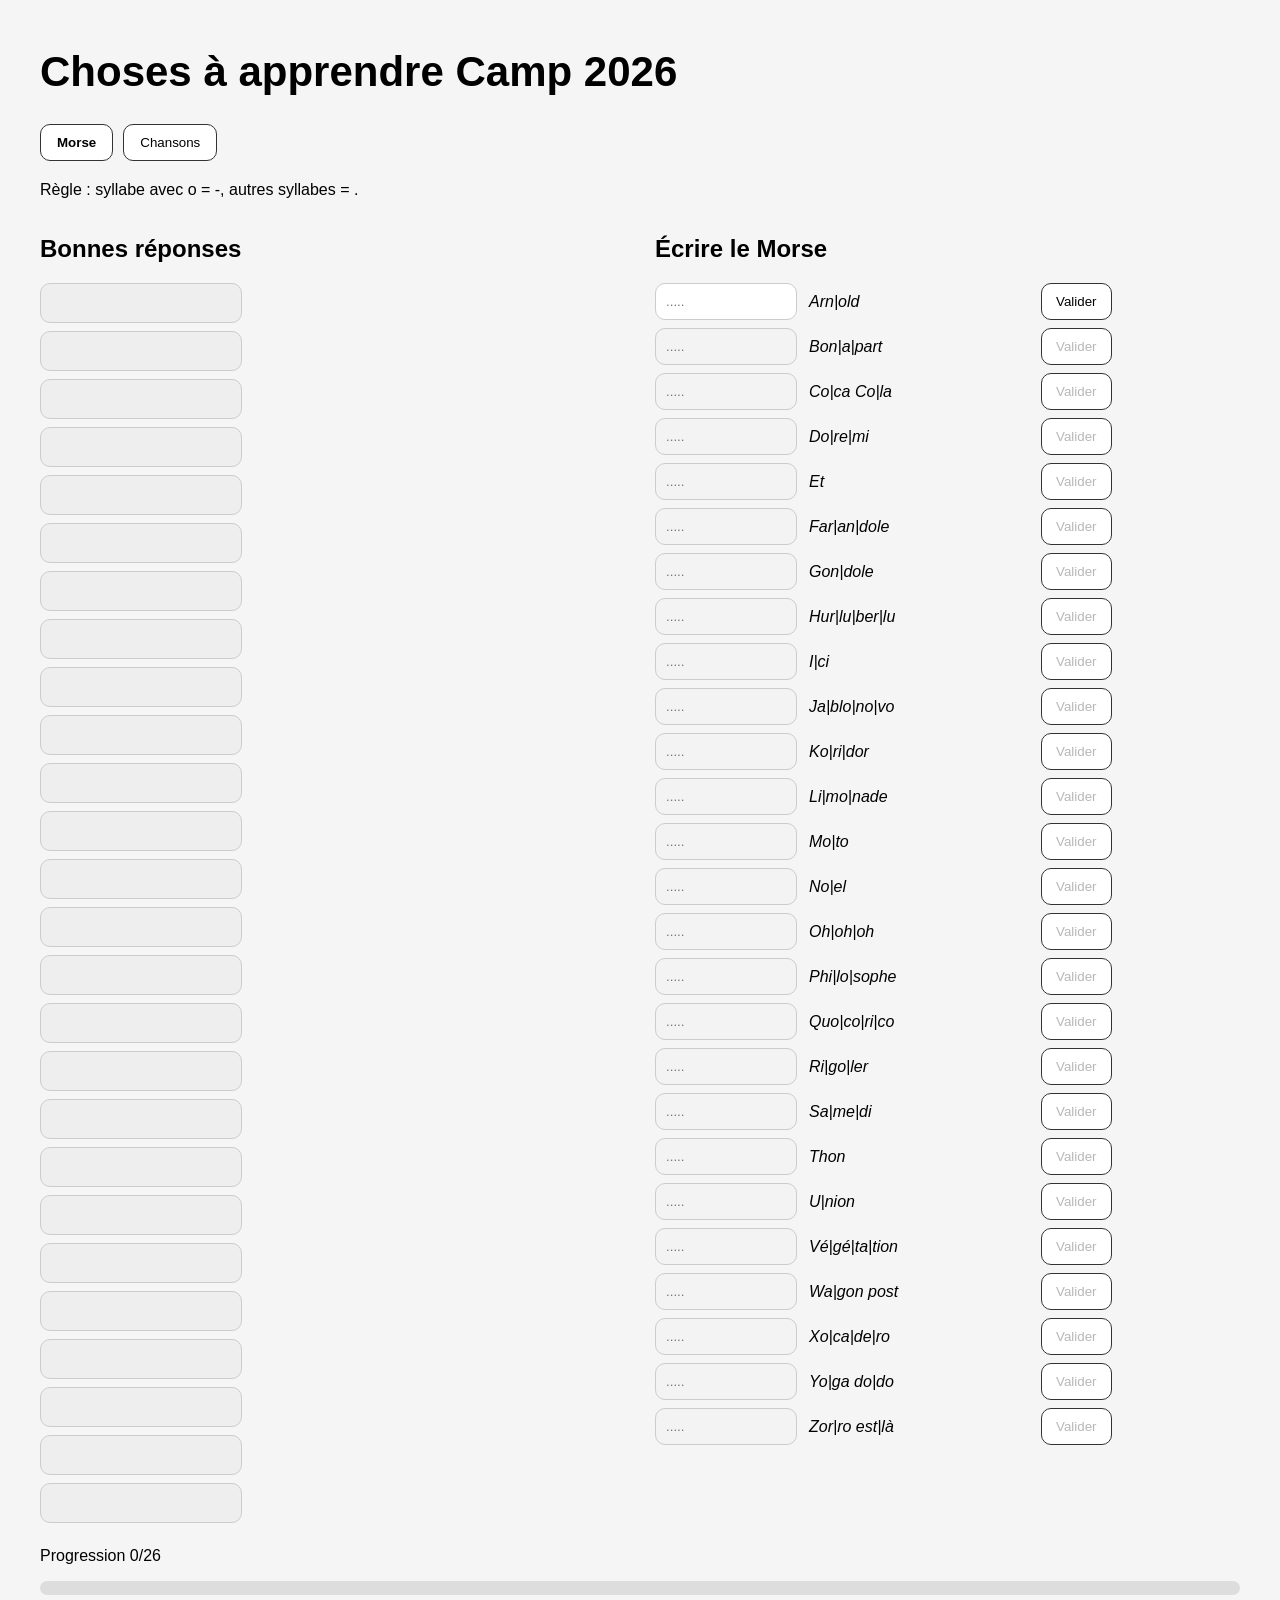
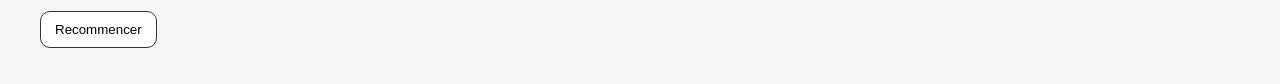
==== index.html @ 256df1df "Update index.html" ====
<!DOCTYPE html>
<html lang="fr">
<head>
<meta charset="UTF-8"><meta name="viewport" content="width=device-width,initial-scale=1.0">
<title>Camp 2026</title>
<link rel="stylesheet" href="style.css">
</head>
<body>
<h1>Choses à apprendre Camp 2026</h1>
<div class='tabs'><button class='tab active' onclick="showTab('morse',this)">Morse</button><button class='tab' onclick="showTab('chansons',this)">Chansons</button></div>
<div id='morse' class='panel show'>
<p>Règle : syllabe avec o = -, autres syllabes = .</p>
<div class='grid'><div><h2>Bonnes réponses</h2><div id='answers'></div></div><div><h2>Écrire le Morse</h2><div id='inputs'></div></div></div>
<p id='progressText'>Progression 0/26</p><div class='bar'><div id='fill' class='fill'></div></div><p><button onclick='resetAll()'>Recommencer</button></p>
</div>
<div id='chansons' class='panel'>
<h2>Chansons</h2>
<div class='songgrid'>
<div class='song'><h3>Rassemblement</h3><textarea class='songedit'>L'aventure commence à l'aurore.
A l'aurore de chaque matin.
L'aventure commence alors,
Que la lumière lave les mains.
L'aventure commence à l'aurore
Et l'aurore nous guide en chemin
L'aventure c'est le trésor
Que l'on découvre à chaque matin
Pour Martin c'est le faire sur l'enclume.
Pour César le vin qui chantera.v
Pour Yvon c'est la mer qui l'écume.
C'est le jour qui se lève c'est le blé que l'on bas.
L'aventure commence à l'aurore, à l'aurore
De chaque matin.
L'aventure commence alors.
Que la lumière nous lave les mains.
Soin soin soin soin….</textarea></div>
<div class='song'><h3>Lever des couleurs</h3><textarea class='songedit'>Lever des couleurs
Chevalier
Saluons les couleurs
Sonne sonne éclaireur,
Ah, sonne les honneurs
sonne bien, sonne
De tout ton coeur
Sonne, sonne, éclaireur
Ah sonne les honneurs
Pour nous c'est fête
Quand sur nos têtes
Notre drapeau,
Flotte bien haut.
Quand viendra l'ombre
Et la nuit sombre
Ses plis sacrés
Seront repliés.</textarea></div>
<div class='song'><h3>Brabançonne</h3><textarea class='songedit'>ô belgique ô mère chérie,
A toi nos coeur, à toi nos bras,
A toi notre sang, ô patrie!
Nous le jurons tous tu vivras !
Tu vivras toujours grande et
belle et ton invincible
unité
Aura pour devise immortelle
Le Roi, la Loi, la Liberté!
Aura pour devise immortelle :
Le Roi, la Loi, la Liberté! (ter)</textarea></div>
<div class='song'><h3>Cantique</h3><textarea class='songedit'>Seigneur rassemblés près des tentes
Pour saluer la fin du jour,
Tes guides laissent leurs voix
chantantes
Monter vers toi, pleines d'amour :
Tu dois aimer l'humble prière
Qui de ce camp s'en va monter,
O toi, qui n'avait sur la terre pas de
maison pour t'abriter !
Nous venons toutes les patrouilles,
Te prier pour
Te servir mieux,
Vois au bois silencieux,
Tes guides qui s'agenouillent!
Bénis les, ô Jésus dans les cieux</textarea></div>
</div>
</div>
<script src="script.js"></script>
</body>
</html>
---- style.css ----
body{font-family:Arial,sans-serif;max-width:1200px;margin:auto;padding:20px;background:#f5f5f5}
h1{font-size:42px}.tabs{display:flex;gap:10px;margin-bottom:20px}.tab{padding:10px 16px;border:1px solid #333;border-radius:10px;background:#fff;cursor:pointer}.tab.active{font-weight:bold}.panel{display:none}.panel.show{display:block}
.grid{display:grid;grid-template-columns:1fr 1fr;gap:30px}.row{display:flex;align-items:center;gap:12px;margin:8px 0}.answer,.input{padding:10px;border:1px solid #ccc;border-radius:10px}.answer{width:180px;background:#eee;color:transparent}.answer.green{background:#c9f7c9;color:#064}.answer.red{background:#ffd1d1;color:#900}.input{width:120px}.mnemo{min-width:220px;font-style:italic}.bar{height:14px;background:#ddd;border-radius:8px;overflow:hidden}.fill{height:14px;background:#111;width:0%}.songgrid{display:grid;grid-template-columns:1fr 1fr;gap:20px}.song{background:#fff;border:1px solid #333;border-radius:16px;padding:20px;min-height:340px;overflow:auto;display:flex;flex-direction:column;word-break:break-word;overflow-wrap:anywhere} .song .lyrics{white-space:pre-wrap;display:block} textarea.songedit{width:100%;min-height:260px;box-sizing:border-box;resize:vertical;font-family:Arial;line-height:1.5}pre{white-space:pre-wrap;font-family:Arial}button{padding:10px 14px;border-radius:10px;border:1px solid #333;background:#fff;cursor:pointer}@media(max-width:800px){.grid,.songgrid{grid-template-columns:1fr}}
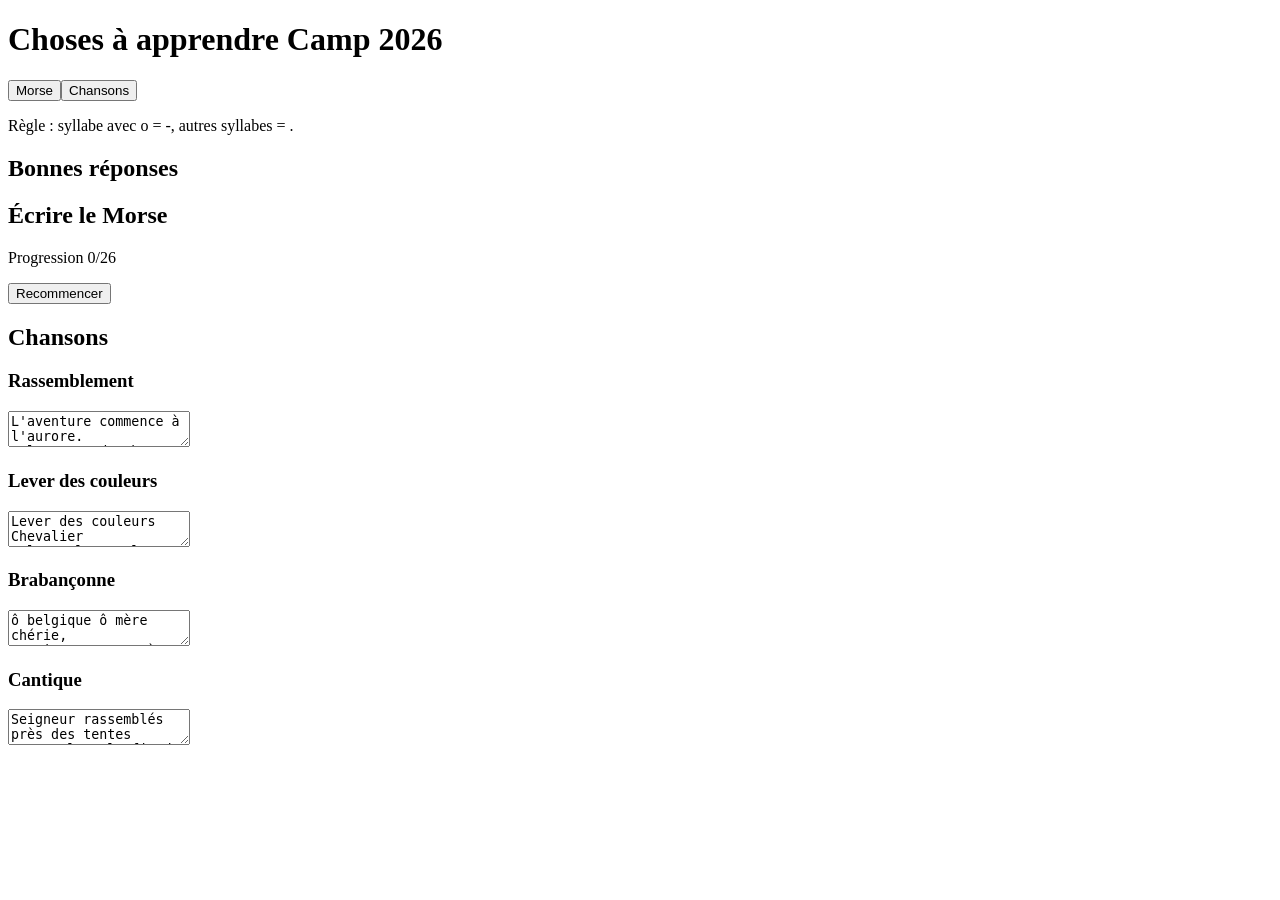
==== commit dc836f0e: "Update index.html" ====
--- a/index.html
+++ b/index.html
@@ -3,7 +3,7 @@
 <head>
 <meta charset="UTF-8"><meta name="viewport" content="width=device-width,initial-scale=1.0">
 <title>Camp 2026</title>
-<link rel="stylesheet" href="style.css">
+<!-- style désactivé pour test -->
 </head>
 <body>
 <h1>Choses à apprendre Camp 2026</h1>
@@ -78,6 +78,5 @@
 Bénis les, ô Jésus dans les cieux</textarea></div>
 </div>
 </div>
-<script src="script.js"></script>
 </body>
 </html>
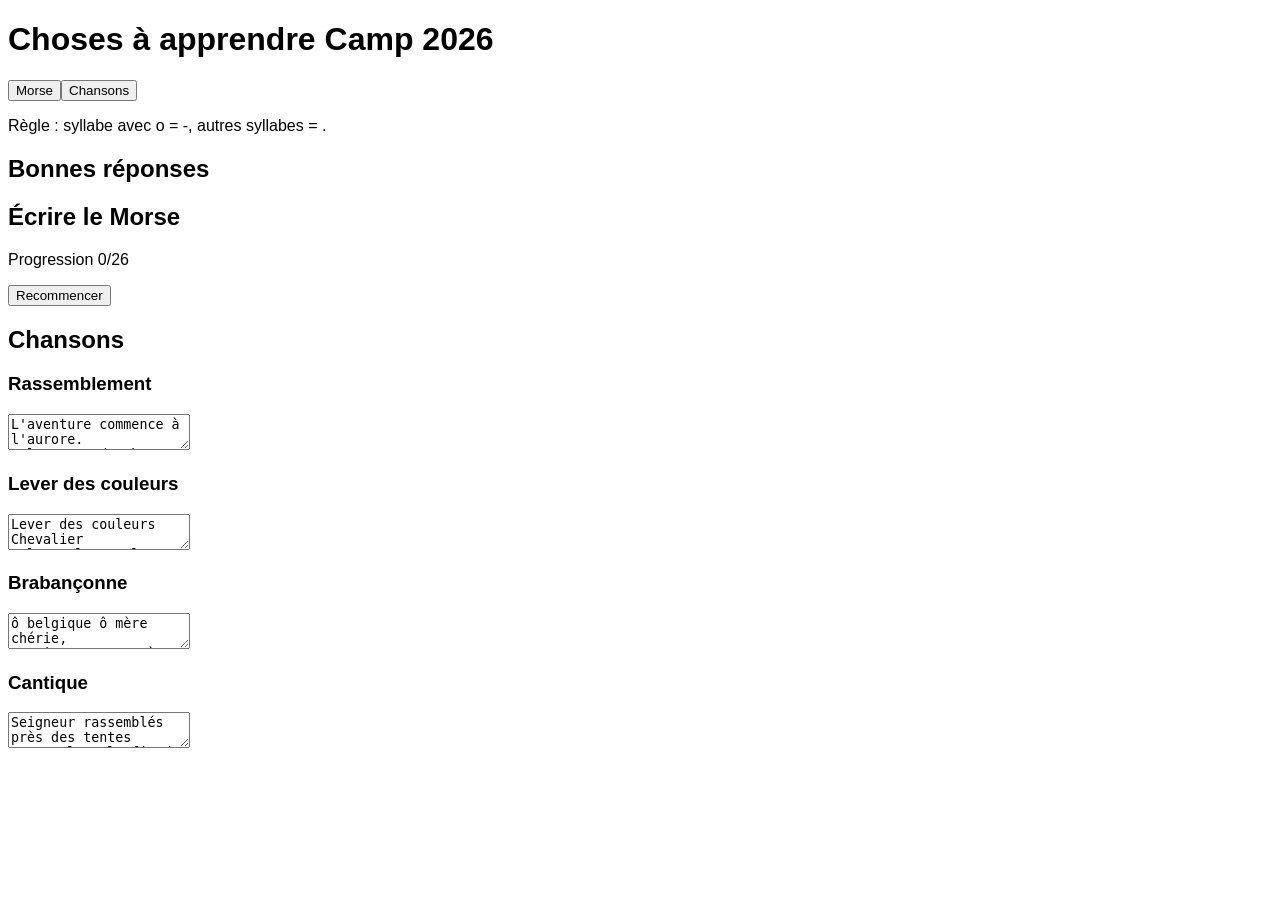
==== commit 2af40951: "Update index.html" ====
--- a/index.html
+++ b/index.html
@@ -3,7 +3,9 @@
 <head>
 <meta charset="UTF-8"><meta name="viewport" content="width=device-width,initial-scale=1.0">
 <title>Camp 2026</title>
-<!-- style désactivé pour test -->
+<style>
+body{background:white;color:black;font-family:Arial}
+</style>
 </head>
 <body>
 <h1>Choses à apprendre Camp 2026</h1>
@@ -25,7 +27,7 @@
 L'aventure c'est le trésor
 Que l'on découvre à chaque matin
 Pour Martin c'est le faire sur l'enclume.
-Pour César le vin qui chantera.v
+Pour César le vin qui chantera.
 Pour Yvon c'est la mer qui l'écume.
 C'est le jour qui se lève c'est le blé que l'on bas.
 L'aventure commence à l'aurore, à l'aurore
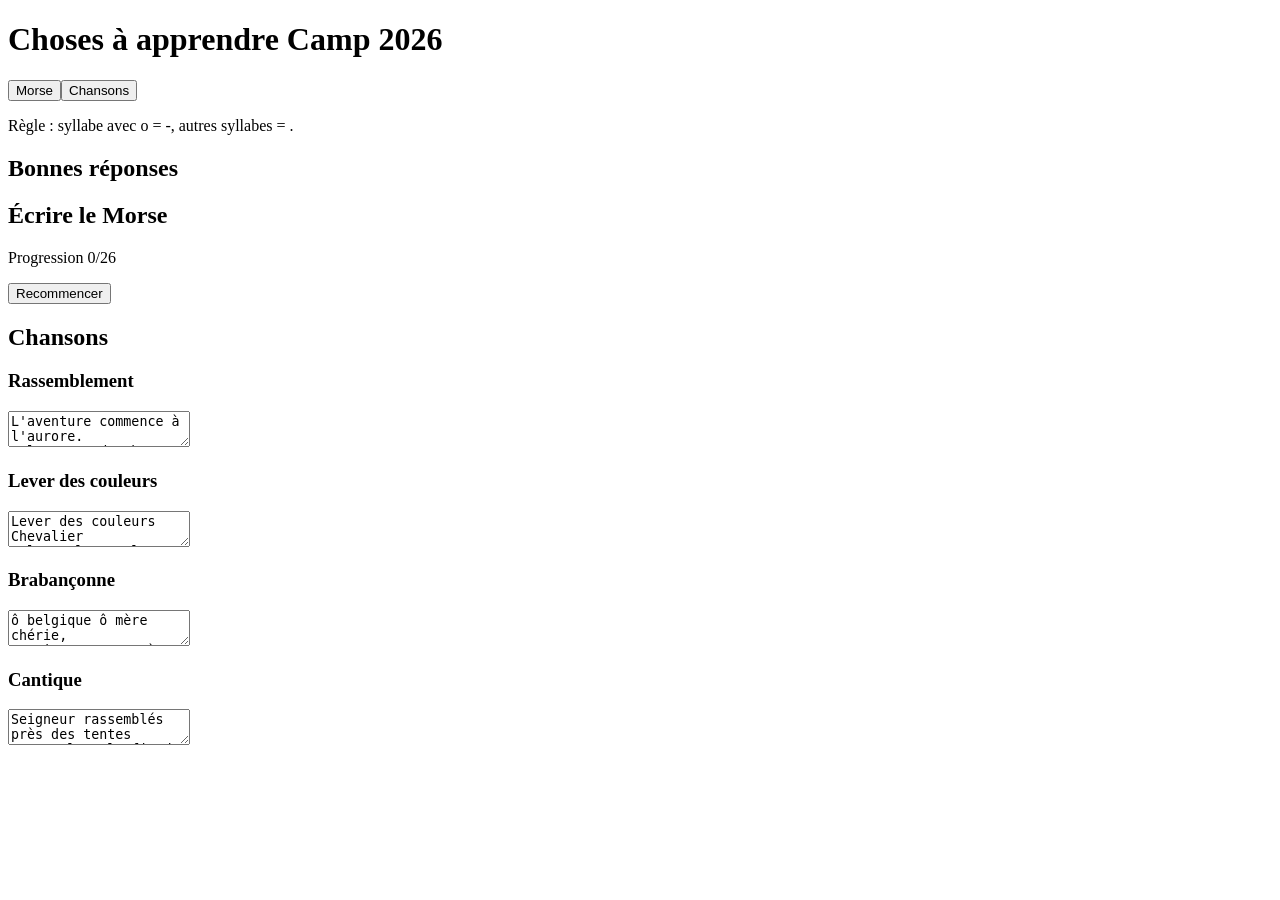
==== commit 47ed9042: "Update index.html" ====
--- a/index.html
+++ b/index.html
@@ -4,7 +4,7 @@
 <meta charset="UTF-8"><meta name="viewport" content="width=device-width,initial-scale=1.0">
 <title>Camp 2026</title>
 <style>
-body{background:white;color:black;font-family:Arial}
+<link rel="stylesheet" href="style.css">
 </style>
 </head>
 <body>
--- a/style.css
+++ b/style.css
@@ -0,0 +1,3 @@
+body{font-family:Arial,sans-serif;max-width:1200px;margin:auto;padding:20px;background:#f5f5f5}
+h1{font-size:42px}.tabs{display:flex;gap:10px;margin-bottom:20px}.tab{padding:10px 16px;border:1px solid #333;border-radius:10px;background:#fff;cursor:pointer}.tab.active{font-weight:bold}.panel{display:none}.panel.show{display:block}
+.grid{display:grid;grid-template-columns:1fr 1fr;gap:30px}.row{display:flex;align-items:center;gap:12px;margin:8px 0}.answer,.input{padding:10px;border:1px solid #ccc;border-radius:10px}.answer{width:180px;background:#eee;color:transparent}.answer.green{background:#c9f7c9;color:#064}.answer.red{background:#ffd1d1;color:#900}.input{width:120px}.mnemo{min-width:220px;font-style:italic}.bar{height:14px;background:#ddd;border-radius:8px;overflow:hidden}.fill{height:14px;background:#111;width:0%}.songgrid{display:grid;grid-template-columns:1fr 1fr;gap:20px}.song{background:#fff;border:1px solid #333;border-radius:16px;padding:20px;min-height:340px;overflow:auto;display:flex;flex-direction:column;word-break:break-word;overflow-wrap:anywhere} .song .lyrics{white-space:pre-wrap;display:block} textarea.songedit{width:100%;min-height:260px;box-sizing:border-box;resize:vertical;font-family:Arial;line-height:1.5}pre{white-space:pre-wrap;font-family:Arial}button{padding:10px 14px;border-radius:10px;border:1px solid #333;background:#fff;cursor:pointer}@media(max-width:800px){.grid,.songgrid{grid-template-columns:1fr}}
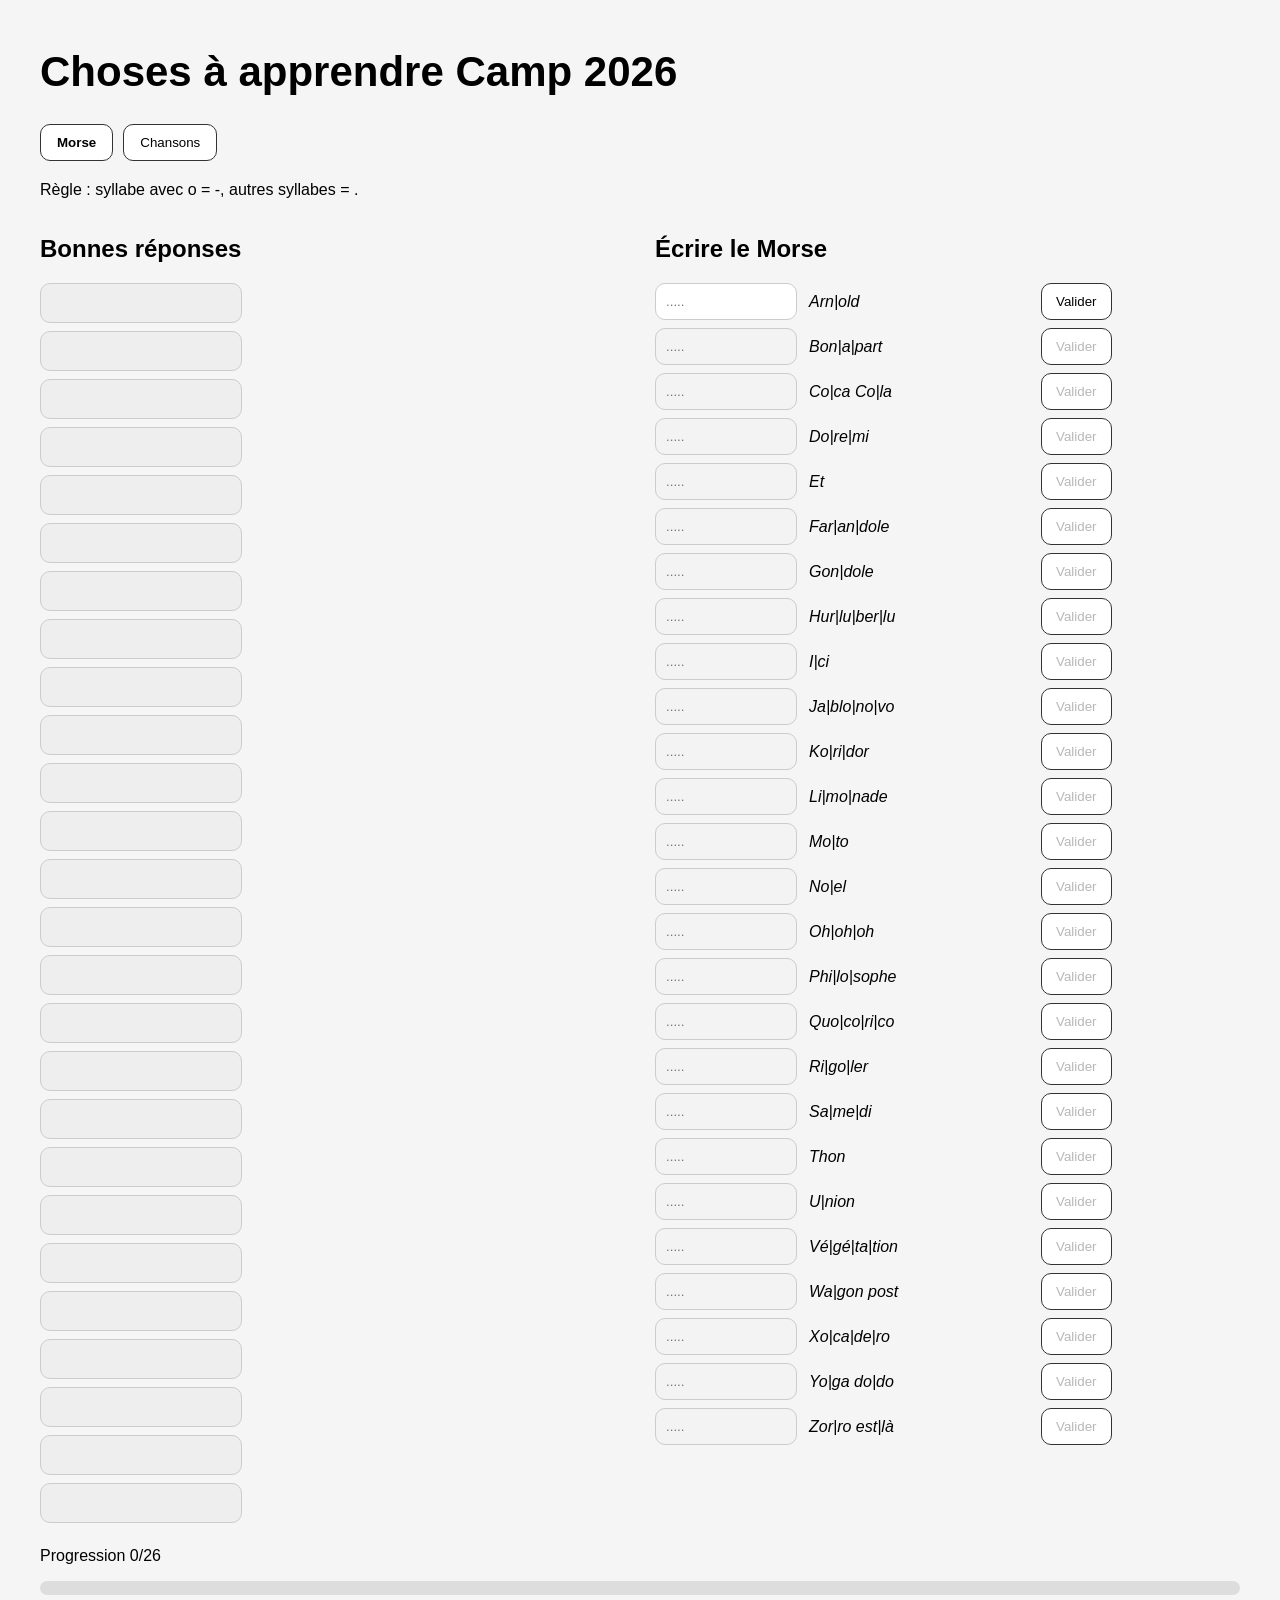
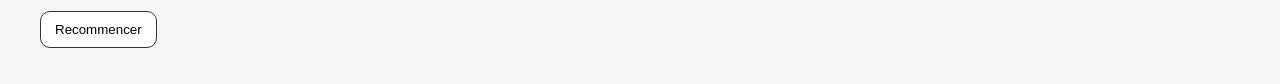
==== commit f97b95e0: "Rename Choses à apprendre.html to index.html" ====
--- a/index.html
+++ b/index.html
@@ -1,84 +1,83 @@
-<!DOCTYPE html>
-<html lang="fr">
-<head>
-<meta charset="UTF-8"><meta name="viewport" content="width=device-width,initial-scale=1.0">
-<title>Camp 2026</title>
-<style>
-<link rel="stylesheet" href="style.css">
-</style>
-</head>
-<body>
-<h1>Choses à apprendre Camp 2026</h1>
-<div class='tabs'><button class='tab active' onclick="showTab('morse',this)">Morse</button><button class='tab' onclick="showTab('chansons',this)">Chansons</button></div>
-<div id='morse' class='panel show'>
-<p>Règle : syllabe avec o = -, autres syllabes = .</p>
-<div class='grid'><div><h2>Bonnes réponses</h2><div id='answers'></div></div><div><h2>Écrire le Morse</h2><div id='inputs'></div></div></div>
-<p id='progressText'>Progression 0/26</p><div class='bar'><div id='fill' class='fill'></div></div><p><button onclick='resetAll()'>Recommencer</button></p>
-</div>
-<div id='chansons' class='panel'>
-<h2>Chansons</h2>
-<div class='songgrid'>
-<div class='song'><h3>Rassemblement</h3><textarea class='songedit'>L'aventure commence à l'aurore.
-A l'aurore de chaque matin.
-L'aventure commence alors,
-Que la lumière lave les mains.
-L'aventure commence à l'aurore
-Et l'aurore nous guide en chemin
-L'aventure c'est le trésor
-Que l'on découvre à chaque matin
-Pour Martin c'est le faire sur l'enclume.
-Pour César le vin qui chantera.
-Pour Yvon c'est la mer qui l'écume.
-C'est le jour qui se lève c'est le blé que l'on bas.
-L'aventure commence à l'aurore, à l'aurore
-De chaque matin.
-L'aventure commence alors.
-Que la lumière nous lave les mains.
-Soin soin soin soin….</textarea></div>
-<div class='song'><h3>Lever des couleurs</h3><textarea class='songedit'>Lever des couleurs
-Chevalier
-Saluons les couleurs
-Sonne sonne éclaireur,
-Ah, sonne les honneurs
-sonne bien, sonne
-De tout ton coeur
-Sonne, sonne, éclaireur
-Ah sonne les honneurs
-Pour nous c'est fête
-Quand sur nos têtes
-Notre drapeau,
-Flotte bien haut.
-Quand viendra l'ombre
-Et la nuit sombre
-Ses plis sacrés
-Seront repliés.</textarea></div>
-<div class='song'><h3>Brabançonne</h3><textarea class='songedit'>ô belgique ô mère chérie,
-A toi nos coeur, à toi nos bras,
-A toi notre sang, ô patrie!
-Nous le jurons tous tu vivras !
-Tu vivras toujours grande et
-belle et ton invincible
-unité
-Aura pour devise immortelle
-Le Roi, la Loi, la Liberté!
-Aura pour devise immortelle :
-Le Roi, la Loi, la Liberté! (ter)</textarea></div>
-<div class='song'><h3>Cantique</h3><textarea class='songedit'>Seigneur rassemblés près des tentes
-Pour saluer la fin du jour,
-Tes guides laissent leurs voix
-chantantes
-Monter vers toi, pleines d'amour :
-Tu dois aimer l'humble prière
-Qui de ce camp s'en va monter,
-O toi, qui n'avait sur la terre pas de
-maison pour t'abriter !
-Nous venons toutes les patrouilles,
-Te prier pour
-Te servir mieux,
-Vois au bois silencieux,
-Tes guides qui s'agenouillent!
-Bénis les, ô Jésus dans les cieux</textarea></div>
-</div>
-</div>
-</body>
-</html>
+<!DOCTYPE html>
+<html lang="fr">
+<head>
+<meta charset="UTF-8"><meta name="viewport" content="width=device-width,initial-scale=1.0">
+<title>Camp 2026</title>
+<link rel="stylesheet" href="style.css">
+</head>
+<body>
+<h1>Choses à apprendre Camp 2026</h1>
+<div class='tabs'><button class='tab active' onclick="showTab('morse',this)">Morse</button><button class='tab' onclick="showTab('chansons',this)">Chansons</button></div>
+<div id='morse' class='panel show'>
+<p>Règle : syllabe avec o = -, autres syllabes = .</p>
+<div class='grid'><div><h2>Bonnes réponses</h2><div id='answers'></div></div><div><h2>Écrire le Morse</h2><div id='inputs'></div></div></div>
+<p id='progressText'>Progression 0/26</p><div class='bar'><div id='fill' class='fill'></div></div><p><button onclick='resetAll()'>Recommencer</button></p>
+</div>
+<div id='chansons' class='panel'>
+<h2>Chansons</h2>
+<div class='songgrid'>
+<div class='song'><h3>Rassemblement</h3><textarea class='songedit'>L'aventure commence à l'aurore.
+A l'aurore de chaque matin.
+L'aventure commence alors,
+Que la lumière lave les mains.
+L'aventure commence à l'aurore
+Et l'aurore nous guide en chemin
+L'aventure c'est le trésor
+Que l'on découvre à chaque matin
+Pour Martin c'est le faire sur l'enclume.
+Pour César le vin qui chantera.v
+Pour Yvon c'est la mer qui l'écume.
+C'est le jour qui se lève c'est le blé que l'on bas.
+L'aventure commence à l'aurore, à l'aurore
+De chaque matin.
+L'aventure commence alors.
+Que la lumière nous lave les mains.
+Soin soin soin soin….</textarea></div>
+<div class='song'><h3>Lever des couleurs</h3><textarea class='songedit'>Lever des couleurs
+Chevalier
+Saluons les couleurs
+Sonne sonne éclaireur,
+Ah, sonne les honneurs
+sonne bien, sonne
+De tout ton coeur
+Sonne, sonne, éclaireur
+Ah sonne les honneurs
+Pour nous c'est fête
+Quand sur nos têtes
+Notre drapeau,
+Flotte bien haut.
+Quand viendra l'ombre
+Et la nuit sombre
+Ses plis sacrés
+Seront repliés.</textarea></div>
+<div class='song'><h3>Brabançonne</h3><textarea class='songedit'>ô belgique ô mère chérie,
+A toi nos coeur, à toi nos bras,
+A toi notre sang, ô patrie!
+Nous le jurons tous tu vivras !
+Tu vivras toujours grande et
+belle et ton invincible
+unité
+Aura pour devise immortelle
+Le Roi, la Loi, la Liberté!
+Aura pour devise immortelle :
+Le Roi, la Loi, la Liberté! (ter)</textarea></div>
+<div class='song'><h3>Cantique</h3><textarea class='songedit'>Seigneur rassemblés près des tentes
+Pour saluer la fin du jour,
+Tes guides laissent leurs voix
+chantantes
+Monter vers toi, pleines d'amour :
+Tu dois aimer l'humble prière
+Qui de ce camp s'en va monter,
+O toi, qui n'avait sur la terre pas de
+maison pour t'abriter !
+Nous venons toutes les patrouilles,
+Te prier pour
+Te servir mieux,
+Vois au bois silencieux,
+Tes guides qui s'agenouillent!
+Bénis les, ô Jésus dans les cieux</textarea></div>
+</div>
+</div>
+<script src="script.js"></script>
+</body>
+</html>
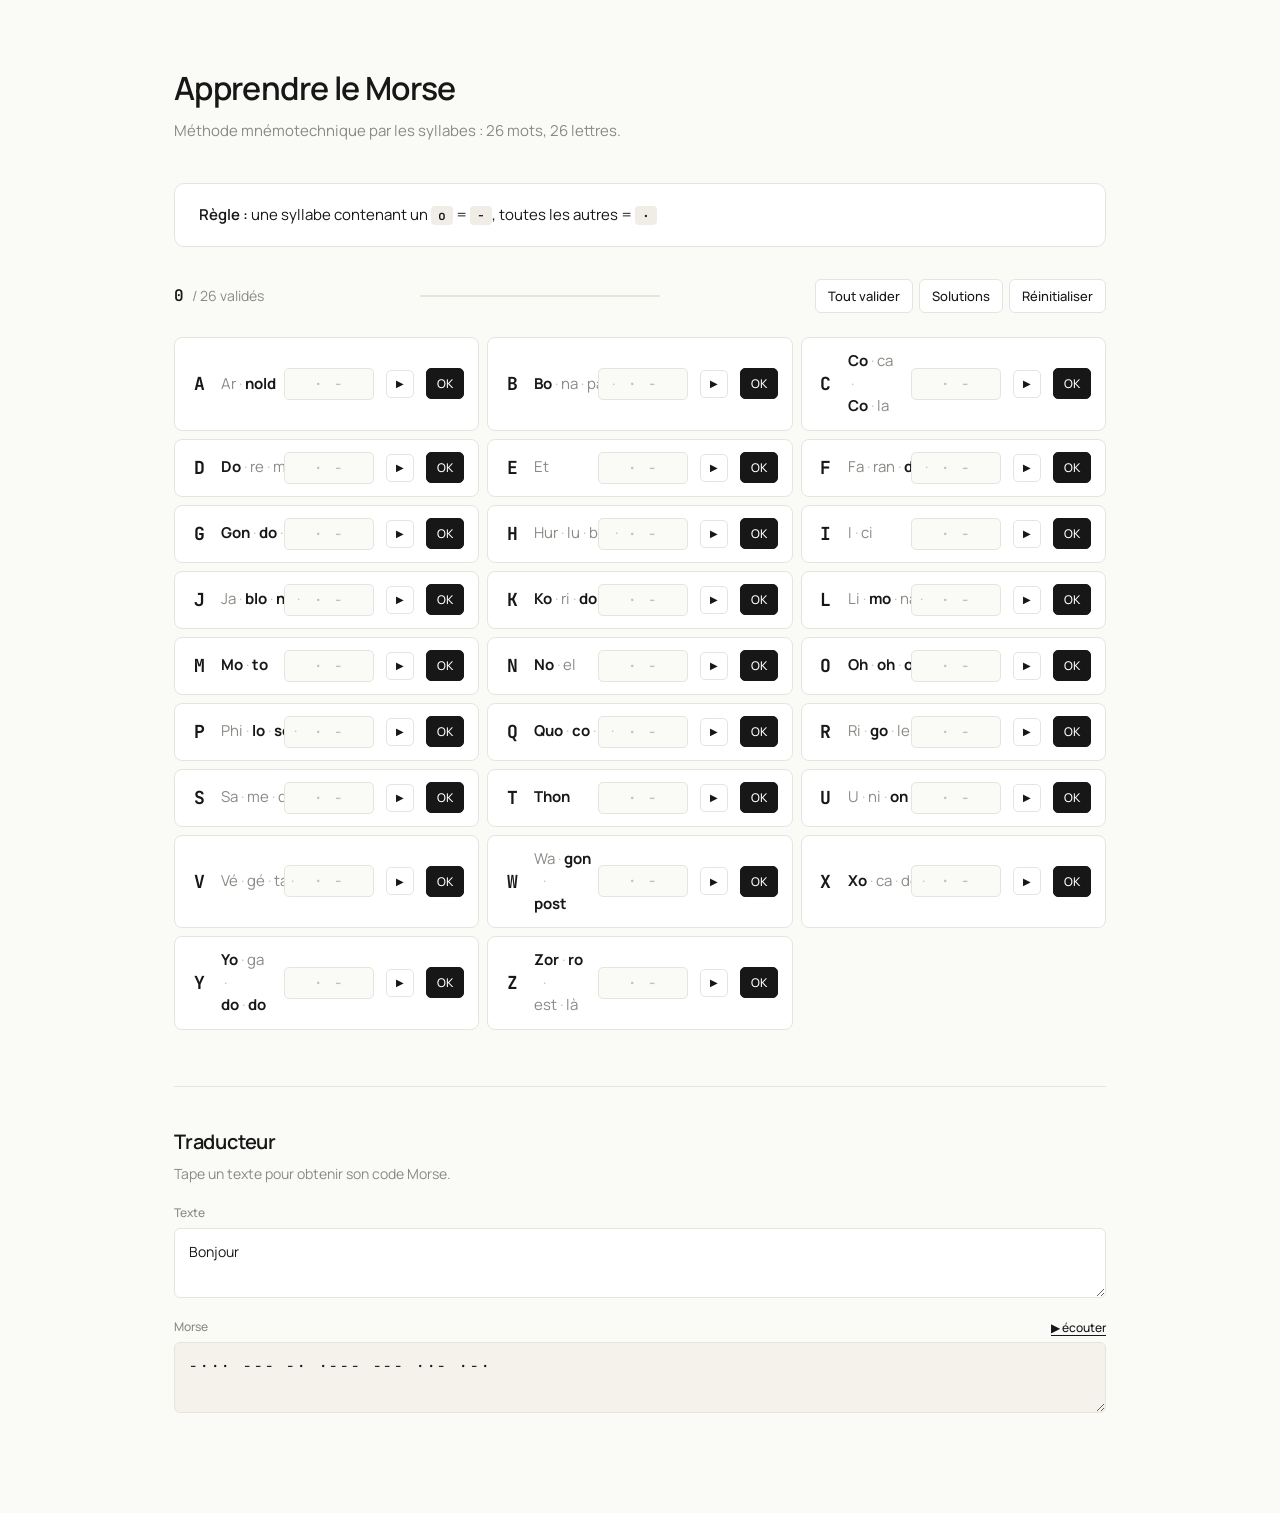
==== commit 7ac375fe: "Update index.html" ====
--- a/index.html
+++ b/index.html
@@ -1,83 +1,556 @@
 <!DOCTYPE html>
 <html lang="fr">
 <head>
-<meta charset="UTF-8"><meta name="viewport" content="width=device-width,initial-scale=1.0">
-<title>Camp 2026</title>
-<link rel="stylesheet" href="style.css">
+<meta charset="UTF-8">
+<meta name="viewport" content="width=device-width, initial-scale=1.0">
+<title>Apprendre le Morse</title>
+<link rel="preconnect" href="https://fonts.googleapis.com">
+<link rel="preconnect" href="https://fonts.gstatic.com" crossorigin>
+<link href="https://fonts.googleapis.com/css2?family=Manrope:wght@400;500;600;700&family=JetBrains+Mono:wght@400;500;700&display=swap" rel="stylesheet">
+<style>
+:root{
+  --bg:#fafaf7;
+  --card:#ffffff;
+  --text:#171717;
+  --muted:#8a8a85;
+  --border:#e7e4de;
+  --border-strong:#d4d1c9;
+  --accent:#171717;
+  --success:#15803d;
+  --success-bg:#ecfdf5;
+  --success-border:#a7f3d0;
+  --error:#b91c1c;
+  --error-bg:#fef2f2;
+  --error-border:#fecaca;
+}
+
+*{box-sizing:border-box;margin:0;padding:0}
+body{
+  background:var(--bg);
+  color:var(--text);
+  font-family:'Manrope',sans-serif;
+  line-height:1.5;
+  -webkit-font-smoothing:antialiased;
+}
+
+.container{
+  max-width:980px;
+  margin:0 auto;
+  padding:64px 24px 80px;
+}
+
+header{margin-bottom:40px}
+h1{
+  font-size:32px;
+  font-weight:600;
+  letter-spacing:-.02em;
+  margin-bottom:8px;
+}
+.subtitle{
+  color:var(--muted);
+  font-size:15px;
+  max-width:540px;
+}
+
+.rule{
+  margin:32px 0;
+  padding:20px 24px;
+  background:var(--card);
+  border:1px solid var(--border);
+  border-radius:10px;
+  font-size:15px;
+}
+.rule strong{font-weight:600}
+.rule code{
+  font-family:'JetBrains Mono',monospace;
+  background:#f0ede6;
+  padding:1px 7px;
+  border-radius:4px;
+  font-size:13px;
+  font-weight:500;
+}
+
+.status{
+  display:flex;
+  justify-content:space-between;
+  align-items:center;
+  flex-wrap:wrap;
+  gap:16px;
+  margin-bottom:24px;
+}
+.score{
+  display:flex;
+  align-items:baseline;
+  gap:8px;
+  font-size:14px;
+}
+.score-num{
+  font-family:'JetBrains Mono',monospace;
+  font-weight:600;
+  font-size:16px;
+}
+.score-total{color:var(--muted)}
+.progress{
+  flex:1;
+  height:2px;
+  background:var(--border);
+  border-radius:2px;
+  overflow:hidden;
+  max-width:240px;
+  margin:0 8px;
+}
+.progress-bar{
+  height:100%;
+  background:var(--accent);
+  width:0;
+  transition:width .4s ease;
+}
+.actions{display:flex;gap:6px;flex-wrap:wrap}
+.btn{
+  font-family:inherit;
+  font-size:13px;
+  font-weight:500;
+  background:var(--card);
+  color:var(--text);
+  border:1px solid var(--border);
+  padding:7px 12px;
+  border-radius:6px;
+  cursor:pointer;
+  transition:all .15s;
+}
+.btn:hover{border-color:var(--border-strong);background:#f5f2ec}
+
+.grid{
+  display:grid;
+  grid-template-columns:repeat(auto-fill,minmax(300px,1fr));
+  gap:8px;
+}
+
+.card{
+  background:var(--card);
+  border:1px solid var(--border);
+  border-radius:8px;
+  padding:12px 14px;
+  display:flex;
+  align-items:center;
+  gap:12px;
+  transition:border-color .15s;
+}
+.card:hover{border-color:var(--border-strong)}
+.card.correct{background:var(--success-bg);border-color:var(--success-border)}
+.card.wrong{background:var(--error-bg);border-color:var(--error-border)}
+
+.letter{
+  font-family:'JetBrains Mono',monospace;
+  font-size:18px;
+  font-weight:700;
+  width:20px;
+  text-align:center;
+  flex-shrink:0;
+}
+
+.mnemonic{flex:1;font-size:15px;min-width:0}
+.syl-dash{font-weight:700;color:var(--text)}
+.syl-dot{color:var(--muted);font-weight:400}
+.sep{color:var(--muted);margin:0 3px;opacity:.5}
+.sep-space{display:inline-block;width:.4em}
+
+.morse-input{
+  font-family:'JetBrains Mono',monospace;
+  font-size:14px;
+  font-weight:500;
+  background:var(--bg);
+  color:var(--text);
+  border:1px solid var(--border);
+  border-radius:5px;
+  padding:6px 8px;
+  width:90px;
+  letter-spacing:.15em;
+  outline:none;
+  text-align:center;
+  transition:border-color .15s;
+}
+.morse-input::placeholder{color:var(--muted);opacity:.5}
+.morse-input:focus{border-color:var(--text)}
+.card.correct .morse-input{color:var(--success);border-color:var(--success-border);background:#fff}
+.card.wrong .morse-input{color:var(--error);border-color:var(--error-border);background:#fff}
+
+.check-btn{
+  font-family:inherit;
+  font-size:12px;
+  font-weight:500;
+  background:var(--text);
+  color:#fff;
+  border:1px solid var(--text);
+  padding:6px 10px;
+  border-radius:5px;
+  cursor:pointer;
+  transition:opacity .15s;
+  flex-shrink:0;
+}
+.check-btn:hover{opacity:.85}
+.card.correct .check-btn{background:var(--success);border-color:var(--success)}
+.card.wrong .check-btn{background:var(--error);border-color:var(--error)}
+
+.play-btn{
+  background:transparent;
+  border:1px solid var(--border);
+  color:var(--text);
+  width:28px;height:28px;
+  border-radius:5px;
+  cursor:pointer;
+  transition:all .15s;
+  font-size:10px;
+  display:flex;
+  align-items:center;
+  justify-content:center;
+  padding:0;
+  flex-shrink:0;
+}
+.play-btn:hover{background:#f5f2ec;border-color:var(--border-strong)}
+
+.solution-badge{
+  display:none;
+  font-family:'JetBrains Mono',monospace;
+  font-size:12px;
+  color:var(--muted);
+  letter-spacing:.2em;
+  min-width:54px;
+}
+body.solutions-shown .solution-badge{display:inline-block}
+
+.translator{
+  margin-top:56px;
+  padding-top:40px;
+  border-top:1px solid var(--border);
+}
+.translator h2{
+  font-size:20px;
+  font-weight:600;
+  margin-bottom:6px;
+  letter-spacing:-.01em;
+}
+.translator .desc{
+  color:var(--muted);
+  font-size:14px;
+  margin-bottom:20px;
+}
+.field{margin-bottom:14px}
+.field label{
+  display:flex;
+  justify-content:space-between;
+  align-items:center;
+  font-size:12px;
+  font-weight:500;
+  color:var(--muted);
+  margin-bottom:6px;
+}
+.field textarea{
+  width:100%;
+  background:var(--card);
+  color:var(--text);
+  border:1px solid var(--border);
+  border-radius:6px;
+  padding:12px 14px;
+  font-family:inherit;
+  font-size:14px;
+  resize:vertical;
+  min-height:60px;
+  outline:none;
+  transition:border-color .15s;
+  line-height:1.6;
+}
+.field textarea:focus{border-color:var(--text)}
+.field .out{
+  font-family:'JetBrains Mono',monospace;
+  letter-spacing:.2em;
+  background:#f5f2ec;
+}
+.play-all{
+  font-family:inherit;
+  font-size:12px;
+  font-weight:500;
+  background:transparent;
+  border:none;
+  color:var(--text);
+  padding:0;
+  cursor:pointer;
+  text-decoration:underline;
+  text-underline-offset:3px;
+}
+.play-all:hover{color:var(--muted)}
+
+@media (max-width:500px){
+  .container{padding:40px 16px 60px}
+  h1{font-size:26px}
+  .grid{grid-template-columns:1fr}
+  .card{padding:10px 12px;gap:8px}
+  .mnemonic{font-size:14px}
+  .morse-input{width:72px;font-size:13px}
+  .status{flex-direction:column;align-items:stretch}
+  .progress{max-width:none;margin:0}
+}
+</style>
 </head>
 <body>
-<h1>Choses à apprendre Camp 2026</h1>
-<div class='tabs'><button class='tab active' onclick="showTab('morse',this)">Morse</button><button class='tab' onclick="showTab('chansons',this)">Chansons</button></div>
-<div id='morse' class='panel show'>
-<p>Règle : syllabe avec o = -, autres syllabes = .</p>
-<div class='grid'><div><h2>Bonnes réponses</h2><div id='answers'></div></div><div><h2>Écrire le Morse</h2><div id='inputs'></div></div></div>
-<p id='progressText'>Progression 0/26</p><div class='bar'><div id='fill' class='fill'></div></div><p><button onclick='resetAll()'>Recommencer</button></p>
+<div class="container">
+
+  <header>
+    <h1>Apprendre le Morse</h1>
+    <p class="subtitle">Méthode mnémotechnique par les syllabes : 26 mots, 26 lettres.</p>
+  </header>
+
+  <div class="rule">
+    <strong>Règle :</strong> une syllabe contenant un <code>o</code> = <code>−</code>, toutes les autres = <code>·</code>
+  </div>
+
+  <div class="status">
+    <div class="score">
+      <span class="score-num" id="scoreVal">0</span>
+      <span class="score-total">/ 26 validés</span>
+    </div>
+    <div class="progress"><div class="progress-bar" id="progressBar"></div></div>
+    <div class="actions">
+      <button class="btn" id="validateAllBtn">Tout valider</button>
+      <button class="btn" id="showBtn">Solutions</button>
+      <button class="btn" id="resetBtn">Réinitialiser</button>
+    </div>
+  </div>
+
+  <div class="grid" id="grid"></div>
+
+  <section class="translator">
+    <h2>Traducteur</h2>
+    <p class="desc">Tape un texte pour obtenir son code Morse.</p>
+
+    <div class="field">
+      <label>Texte</label>
+      <textarea id="txtIn" spellcheck="false">Bonjour</textarea>
+    </div>
+
+    <div class="field">
+      <label>
+        <span>Morse</span>
+        <button class="play-all" id="playAllBtn">▶ écouter</button>
+      </label>
+      <textarea class="out" id="txtOut" readonly></textarea>
+    </div>
+  </section>
+
 </div>
-<div id='chansons' class='panel'>
-<h2>Chansons</h2>
-<div class='songgrid'>
-<div class='song'><h3>Rassemblement</h3><textarea class='songedit'>L'aventure commence à l'aurore.
-A l'aurore de chaque matin.
-L'aventure commence alors,
-Que la lumière lave les mains.
-L'aventure commence à l'aurore
-Et l'aurore nous guide en chemin
-L'aventure c'est le trésor
-Que l'on découvre à chaque matin
-Pour Martin c'est le faire sur l'enclume.
-Pour César le vin qui chantera.v
-Pour Yvon c'est la mer qui l'écume.
-C'est le jour qui se lève c'est le blé que l'on bas.
-L'aventure commence à l'aurore, à l'aurore
-De chaque matin.
-L'aventure commence alors.
-Que la lumière nous lave les mains.
-Soin soin soin soin….</textarea></div>
-<div class='song'><h3>Lever des couleurs</h3><textarea class='songedit'>Lever des couleurs
-Chevalier
-Saluons les couleurs
-Sonne sonne éclaireur,
-Ah, sonne les honneurs
-sonne bien, sonne
-De tout ton coeur
-Sonne, sonne, éclaireur
-Ah sonne les honneurs
-Pour nous c'est fête
-Quand sur nos têtes
-Notre drapeau,
-Flotte bien haut.
-Quand viendra l'ombre
-Et la nuit sombre
-Ses plis sacrés
-Seront repliés.</textarea></div>
-<div class='song'><h3>Brabançonne</h3><textarea class='songedit'>ô belgique ô mère chérie,
-A toi nos coeur, à toi nos bras,
-A toi notre sang, ô patrie!
-Nous le jurons tous tu vivras !
-Tu vivras toujours grande et
-belle et ton invincible
-unité
-Aura pour devise immortelle
-Le Roi, la Loi, la Liberté!
-Aura pour devise immortelle :
-Le Roi, la Loi, la Liberté! (ter)</textarea></div>
-<div class='song'><h3>Cantique</h3><textarea class='songedit'>Seigneur rassemblés près des tentes
-Pour saluer la fin du jour,
-Tes guides laissent leurs voix
-chantantes
-Monter vers toi, pleines d'amour :
-Tu dois aimer l'humble prière
-Qui de ce camp s'en va monter,
-O toi, qui n'avait sur la terre pas de
-maison pour t'abriter !
-Nous venons toutes les patrouilles,
-Te prier pour
-Te servir mieux,
-Vois au bois silencieux,
-Tes guides qui s'agenouillent!
-Bénis les, ô Jésus dans les cieux</textarea></div>
-</div>
-</div>
-<script src="script.js"></script>
+
+<script>
+const DATA = [
+  {letter:'A', word:'Ar|nold',        code:'.-'},
+  {letter:'B', word:'Bo|na|par|te',   code:'-...'},
+  {letter:'C', word:'Co|ca Co|la',    code:'-.-.'},
+  {letter:'D', word:'Do|re|mi',       code:'-..'},
+  {letter:'E', word:'Et',             code:'.'},
+  {letter:'F', word:'Fa|ran|do|le',   code:'..-.'},
+  {letter:'G', word:'Gon|do|le',      code:'--.'},
+  {letter:'H', word:'Hur|lu|ber|lu',  code:'....'},
+  {letter:'I', word:'I|ci',           code:'..'},
+  {letter:'J', word:'Ja|blo|no|vo',   code:'.---'},
+  {letter:'K', word:'Ko|ri|dor',      code:'-.-'},
+  {letter:'L', word:'Li|mo|na|de',    code:'.-..'},
+  {letter:'M', word:'Mo|to',          code:'--'},
+  {letter:'N', word:'No|el',          code:'-.'},
+  {letter:'O', word:'Oh|oh|oh',       code:'---'},
+  {letter:'P', word:'Phi|lo|so|phe',  code:'.--.'},
+  {letter:'Q', word:'Quo|co|ri|co',   code:'--.-'},
+  {letter:'R', word:'Ri|go|ler',      code:'.-.'},
+  {letter:'S', word:'Sa|me|di',       code:'...'},
+  {letter:'T', word:'Thon',           code:'-'},
+  {letter:'U', word:'U|ni|on',        code:'..-'},
+  {letter:'V', word:'Vé|gé|ta|tion',  code:'...-'},
+  {letter:'W', word:'Wa|gon post',    code:'.--'},
+  {letter:'X', word:'Xo|ca|de|ro',    code:'-..-'},
+  {letter:'Y', word:'Yo|ga do|do',    code:'-.--'},
+  {letter:'Z', word:'Zor|ro est|là',  code:'--..'}
+];
+
+const MORSE_MAP = Object.fromEntries(DATA.map(d=>[d.letter, d.code]));
+Object.assign(MORSE_MAP, {
+  '0':'-----','1':'.----','2':'..---','3':'...--','4':'....-',
+  '5':'.....','6':'-....','7':'--...','8':'---..','9':'----.',
+  '.':'.-.-.-',',':'--..--','?':'..--..',"'":'.----.','!':'-.-.--',
+  '/':'-..-.','(':'-.--.',')':'-.--.-','&':'.-...',':':'---...',
+  ';':'-.-.-.','=':'-...-','+':'.-.-.','-':'-....-','_':'..--.-',
+  '"':'.-..-.','@':'.--.-.'
+});
+
+function renderWord(word){
+  const tokens = word.match(/[^\s|]+|[\s|]+/g) || [];
+  return tokens.map(tok => {
+    if(/^[\s|]+$/.test(tok)){
+      if(tok.includes(' ')) return '<span class="sep-space"></span><span class="sep">·</span><span class="sep-space"></span>';
+      return '<span class="sep">·</span>';
+    }
+    const isDash = /o/i.test(tok);
+    return `<span class="${isDash ? 'syl-dash' : 'syl-dot'}">${tok}</span>`;
+  }).join('');
+}
+
+const grid = document.getElementById('grid');
+
+DATA.forEach(d => {
+  const card = document.createElement('div');
+  card.className = 'card';
+  card.dataset.letter = d.letter;
+  const pretty = d.code.replaceAll('.','·').replaceAll('-','−');
+
+  card.innerHTML = `
+    <div class="letter">${d.letter}</div>
+    <div class="mnemonic">${renderWord(d.word)}</div>
+    <span class="solution-badge">${pretty}</span>
+    <input class="morse-input" type="text" maxlength="8" placeholder="· −" aria-label="Morse pour ${d.letter}">
+    <button class="play-btn" type="button" title="Écouter" aria-label="Écouter">▶</button>
+    <button class="check-btn" type="button">OK</button>
+  `;
+  grid.appendChild(card);
+
+  const input = card.querySelector('.morse-input');
+  const btn = card.querySelector('.check-btn');
+  const playBtn = card.querySelector('.play-btn');
+
+  const normalize = v => v
+    .replaceAll('·','.').replaceAll('•','.')
+    .replaceAll('−','-').replaceAll('—','-').replaceAll('–','-')
+    .replace(/\s+/g,'');
+
+  const validate = () => {
+    const val = normalize(input.value);
+    card.classList.remove('correct','wrong');
+    void card.offsetWidth;
+    if(val === d.code){
+      card.classList.add('correct');
+      playMorse(d.code);
+    } else if(val !== ''){
+      card.classList.add('wrong');
+    }
+    updateScore();
+  };
+
+  btn.addEventListener('click', validate);
+  input.addEventListener('keydown', e => { if(e.key === 'Enter') validate(); });
+  input.addEventListener('input', () => {
+    if(card.classList.contains('correct') || card.classList.contains('wrong')){
+      card.classList.remove('correct','wrong');
+      updateScore();
+    }
+    input.value = input.value
+      .replaceAll('·','.').replaceAll('•','.')
+      .replaceAll('−','-').replaceAll('—','-').replaceAll('–','-')
+      .replace(/[^.\-\s]/g,'');
+  });
+  playBtn.addEventListener('click', () => playMorse(d.code));
+});
+
+function updateScore(){
+  const ok = document.querySelectorAll('.card.correct').length;
+  document.getElementById('scoreVal').textContent = ok;
+  document.getElementById('progressBar').style.width = (ok/26*100) + '%';
+}
+
+document.getElementById('validateAllBtn').addEventListener('click', () => {
+  document.querySelectorAll('.card').forEach(card => {
+    const input = card.querySelector('.morse-input');
+    const d = DATA.find(x => x.letter === card.dataset.letter);
+    const val = input.value
+      .replaceAll('·','.').replaceAll('•','.')
+      .replaceAll('−','-').replaceAll('—','-').replaceAll('–','-')
+      .replace(/\s+/g,'');
+    card.classList.remove('correct','wrong');
+    void card.offsetWidth;
+    if(val === d.code && val !== '') card.classList.add('correct');
+    else if(val !== '') card.classList.add('wrong');
+  });
+  updateScore();
+});
+
+document.getElementById('showBtn').addEventListener('click', e => {
+  const shown = document.body.classList.toggle('solutions-shown');
+  e.target.textContent = shown ? 'Masquer' : 'Solutions';
+});
+
+document.getElementById('resetBtn').addEventListener('click', () => {
+  document.querySelectorAll('.card').forEach(c => {
+    c.classList.remove('correct','wrong');
+    c.querySelector('.morse-input').value = '';
+  });
+  document.body.classList.remove('solutions-shown');
+  document.getElementById('showBtn').textContent = 'Solutions';
+  updateScore();
+});
+
+const txtIn = document.getElementById('txtIn');
+const txtOut = document.getElementById('txtOut');
+
+function translate(){
+  const cleaned = txtIn.value
+    .normalize('NFD').replace(/[\u0300-\u036f]/g,'')
+    .toUpperCase();
+  let out = '';
+  for(const c of cleaned){
+    if(c === ' ') out = out.trimEnd() + ' / ';
+    else if(c === '\n') out += '\n';
+    else if(MORSE_MAP[c]) out += MORSE_MAP[c].replaceAll('.','·').replaceAll('-','−') + ' ';
+  }
+  txtOut.value = out.trim();
+}
+txtIn.addEventListener('input', translate);
+translate();
+
+let audioCtx;
+const UNIT = 90;
+
+function ensureCtx(){
+  if(!audioCtx) audioCtx = new (window.AudioContext || window.webkitAudioContext)();
+  else if(audioCtx.state === 'suspended') audioCtx.resume();
+  return audioCtx;
+}
+
+function scheduleBeep(ctx, start, durMs, freq=620){
+  const osc = ctx.createOscillator();
+  const gain = ctx.createGain();
+  osc.type = 'sine';
+  osc.frequency.value = freq;
+  const dur = durMs/1000;
+  gain.gain.setValueAtTime(0, start);
+  gain.gain.linearRampToValueAtTime(.22, start + .006);
+  gain.gain.setValueAtTime(.22, start + dur - .012);
+  gain.gain.linearRampToValueAtTime(0, start + dur);
+  osc.connect(gain).connect(ctx.destination);
+  osc.start(start);
+  osc.stop(start + dur + .02);
+}
+
+function playMorse(code){
+  const ctx = ensureCtx();
+  let t = ctx.currentTime + .02;
+  for(const ch of code){
+    const dur = (ch === '.') ? UNIT : UNIT * 3;
+    scheduleBeep(ctx, t, dur);
+    t += (dur + UNIT) / 1000;
+  }
+}
+
+document.getElementById('playAllBtn').addEventListener('click', () => {
+  const cleaned = txtIn.value.normalize('NFD').replace(/[\u0300-\u036f]/g,'').toUpperCase();
+  const ctx = ensureCtx();
+  let t = ctx.currentTime + .03;
+  for(const c of cleaned){
+    if(c === ' '){ t += (UNIT * 7) / 1000; continue; }
+    const code = MORSE_MAP[c];
+    if(!code) continue;
+    for(const ch of code){
+      const dur = (ch === '.') ? UNIT : UNIT * 3;
+      scheduleBeep(ctx, t, dur);
+      t += (dur + UNIT) / 1000;
+    }
+    t += (UNIT * 2) / 1000;
+  }
+});
+</script>
 </body>
 </html>
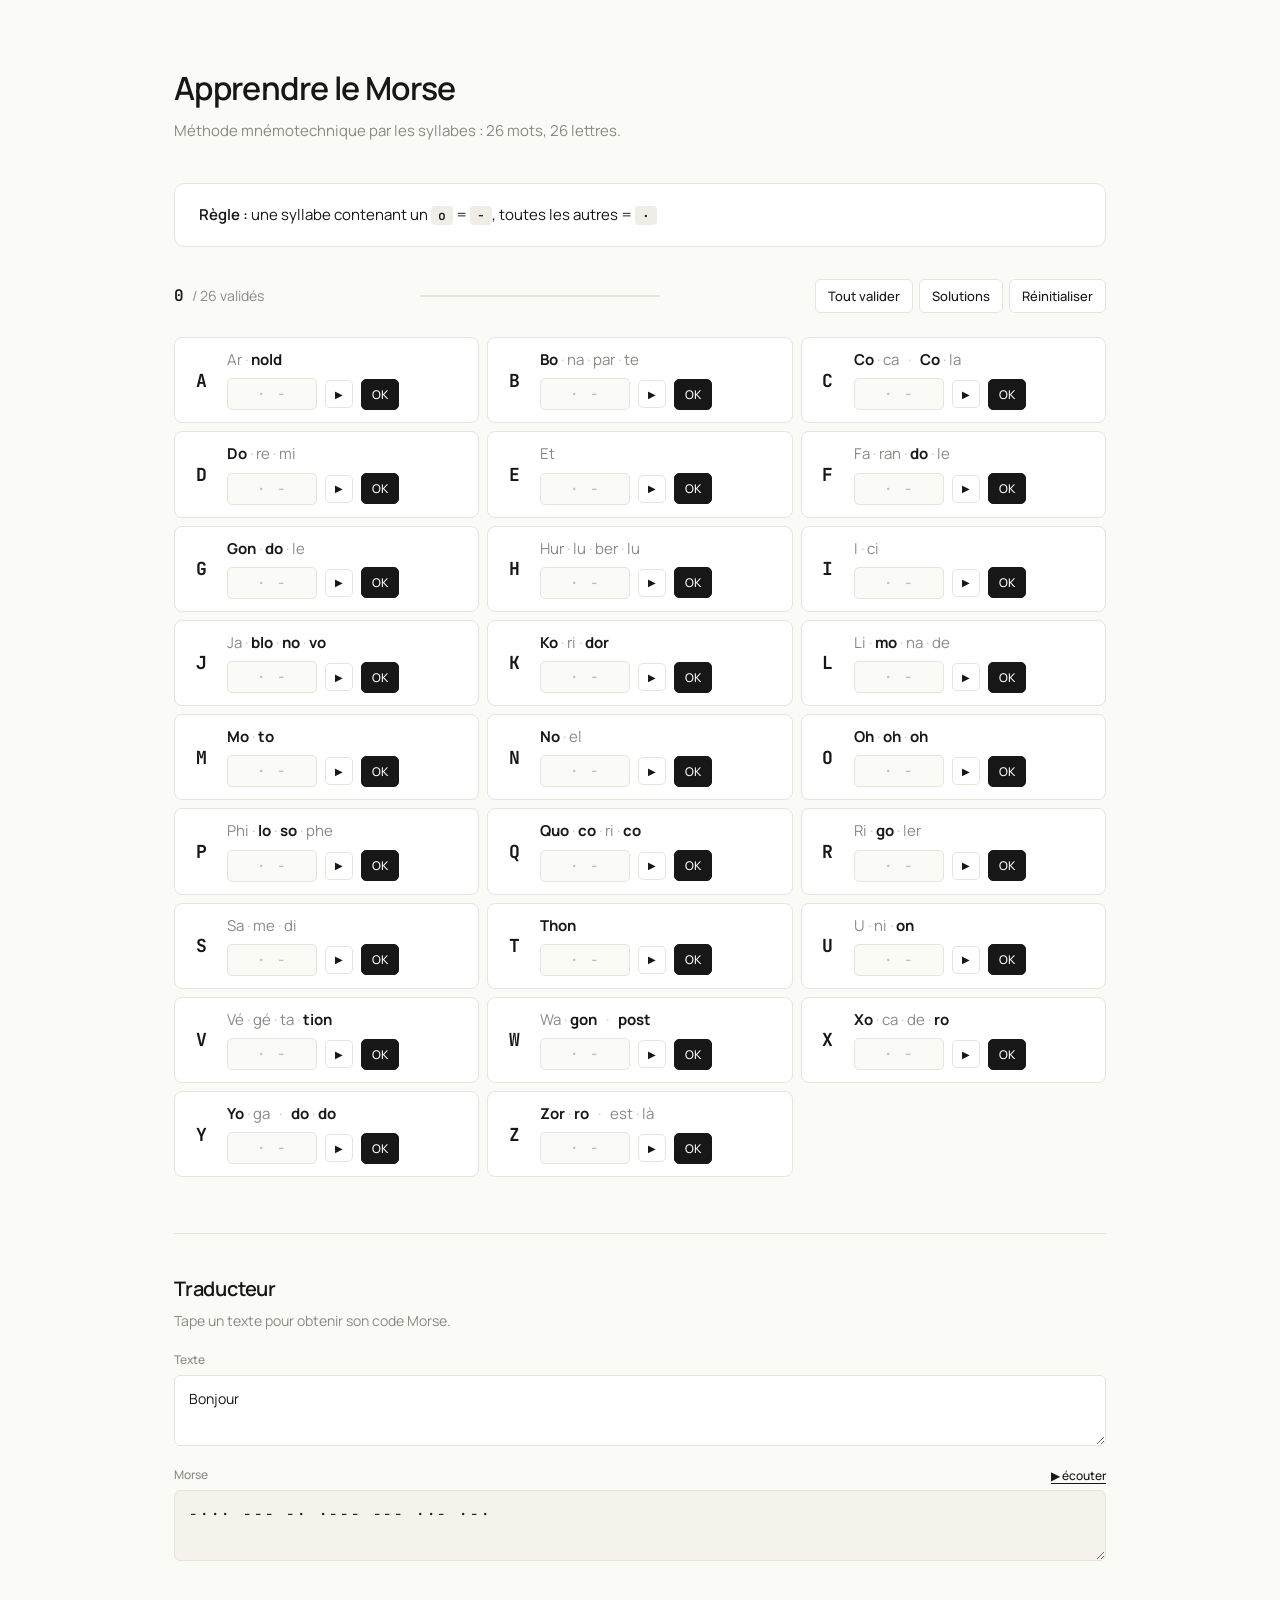
==== commit 93ffb00f: "Update index.html" ====
--- a/index.html
+++ b/index.html
@@ -1,556 +1,565 @@
-<!DOCTYPE html>
-<html lang="fr">
-<head>
-<meta charset="UTF-8">
-<meta name="viewport" content="width=device-width, initial-scale=1.0">
-<title>Apprendre le Morse</title>
-<link rel="preconnect" href="https://fonts.googleapis.com">
-<link rel="preconnect" href="https://fonts.gstatic.com" crossorigin>
-<link href="https://fonts.googleapis.com/css2?family=Manrope:wght@400;500;600;700&family=JetBrains+Mono:wght@400;500;700&display=swap" rel="stylesheet">
-<style>
-:root{
-  --bg:#fafaf7;
-  --card:#ffffff;
-  --text:#171717;
-  --muted:#8a8a85;
-  --border:#e7e4de;
-  --border-strong:#d4d1c9;
-  --accent:#171717;
-  --success:#15803d;
-  --success-bg:#ecfdf5;
-  --success-border:#a7f3d0;
-  --error:#b91c1c;
-  --error-bg:#fef2f2;
-  --error-border:#fecaca;
-}
-
-*{box-sizing:border-box;margin:0;padding:0}
-body{
-  background:var(--bg);
-  color:var(--text);
-  font-family:'Manrope',sans-serif;
-  line-height:1.5;
-  -webkit-font-smoothing:antialiased;
-}
-
-.container{
-  max-width:980px;
-  margin:0 auto;
-  padding:64px 24px 80px;
-}
-
-header{margin-bottom:40px}
-h1{
-  font-size:32px;
-  font-weight:600;
-  letter-spacing:-.02em;
-  margin-bottom:8px;
-}
-.subtitle{
-  color:var(--muted);
-  font-size:15px;
-  max-width:540px;
-}
-
-.rule{
-  margin:32px 0;
-  padding:20px 24px;
-  background:var(--card);
-  border:1px solid var(--border);
-  border-radius:10px;
-  font-size:15px;
-}
-.rule strong{font-weight:600}
-.rule code{
-  font-family:'JetBrains Mono',monospace;
-  background:#f0ede6;
-  padding:1px 7px;
-  border-radius:4px;
-  font-size:13px;
-  font-weight:500;
-}
-
-.status{
-  display:flex;
-  justify-content:space-between;
-  align-items:center;
-  flex-wrap:wrap;
-  gap:16px;
-  margin-bottom:24px;
-}
-.score{
-  display:flex;
-  align-items:baseline;
-  gap:8px;
-  font-size:14px;
-}
-.score-num{
-  font-family:'JetBrains Mono',monospace;
-  font-weight:600;
-  font-size:16px;
-}
-.score-total{color:var(--muted)}
-.progress{
-  flex:1;
-  height:2px;
-  background:var(--border);
-  border-radius:2px;
-  overflow:hidden;
-  max-width:240px;
-  margin:0 8px;
-}
-.progress-bar{
-  height:100%;
-  background:var(--accent);
-  width:0;
-  transition:width .4s ease;
-}
-.actions{display:flex;gap:6px;flex-wrap:wrap}
-.btn{
-  font-family:inherit;
-  font-size:13px;
-  font-weight:500;
-  background:var(--card);
-  color:var(--text);
-  border:1px solid var(--border);
-  padding:7px 12px;
-  border-radius:6px;
-  cursor:pointer;
-  transition:all .15s;
-}
-.btn:hover{border-color:var(--border-strong);background:#f5f2ec}
-
-.grid{
-  display:grid;
-  grid-template-columns:repeat(auto-fill,minmax(300px,1fr));
-  gap:8px;
-}
-
-.card{
-  background:var(--card);
-  border:1px solid var(--border);
-  border-radius:8px;
-  padding:12px 14px;
-  display:flex;
-  align-items:center;
-  gap:12px;
-  transition:border-color .15s;
-}
-.card:hover{border-color:var(--border-strong)}
-.card.correct{background:var(--success-bg);border-color:var(--success-border)}
-.card.wrong{background:var(--error-bg);border-color:var(--error-border)}
-
-.letter{
-  font-family:'JetBrains Mono',monospace;
-  font-size:18px;
-  font-weight:700;
-  width:20px;
-  text-align:center;
-  flex-shrink:0;
-}
-
-.mnemonic{flex:1;font-size:15px;min-width:0}
-.syl-dash{font-weight:700;color:var(--text)}
-.syl-dot{color:var(--muted);font-weight:400}
-.sep{color:var(--muted);margin:0 3px;opacity:.5}
-.sep-space{display:inline-block;width:.4em}
-
-.morse-input{
-  font-family:'JetBrains Mono',monospace;
-  font-size:14px;
-  font-weight:500;
-  background:var(--bg);
-  color:var(--text);
-  border:1px solid var(--border);
-  border-radius:5px;
-  padding:6px 8px;
-  width:90px;
-  letter-spacing:.15em;
-  outline:none;
-  text-align:center;
-  transition:border-color .15s;
-}
-.morse-input::placeholder{color:var(--muted);opacity:.5}
-.morse-input:focus{border-color:var(--text)}
-.card.correct .morse-input{color:var(--success);border-color:var(--success-border);background:#fff}
-.card.wrong .morse-input{color:var(--error);border-color:var(--error-border);background:#fff}
-
-.check-btn{
-  font-family:inherit;
-  font-size:12px;
-  font-weight:500;
-  background:var(--text);
-  color:#fff;
-  border:1px solid var(--text);
-  padding:6px 10px;
-  border-radius:5px;
-  cursor:pointer;
-  transition:opacity .15s;
-  flex-shrink:0;
-}
-.check-btn:hover{opacity:.85}
-.card.correct .check-btn{background:var(--success);border-color:var(--success)}
-.card.wrong .check-btn{background:var(--error);border-color:var(--error)}
-
-.play-btn{
-  background:transparent;
-  border:1px solid var(--border);
-  color:var(--text);
-  width:28px;height:28px;
-  border-radius:5px;
-  cursor:pointer;
-  transition:all .15s;
-  font-size:10px;
-  display:flex;
-  align-items:center;
-  justify-content:center;
-  padding:0;
-  flex-shrink:0;
-}
-.play-btn:hover{background:#f5f2ec;border-color:var(--border-strong)}
-
-.solution-badge{
-  display:none;
-  font-family:'JetBrains Mono',monospace;
-  font-size:12px;
-  color:var(--muted);
-  letter-spacing:.2em;
-  min-width:54px;
-}
-body.solutions-shown .solution-badge{display:inline-block}
-
-.translator{
-  margin-top:56px;
-  padding-top:40px;
-  border-top:1px solid var(--border);
-}
-.translator h2{
-  font-size:20px;
-  font-weight:600;
-  margin-bottom:6px;
-  letter-spacing:-.01em;
-}
-.translator .desc{
-  color:var(--muted);
-  font-size:14px;
-  margin-bottom:20px;
-}
-.field{margin-bottom:14px}
-.field label{
-  display:flex;
-  justify-content:space-between;
-  align-items:center;
-  font-size:12px;
-  font-weight:500;
-  color:var(--muted);
-  margin-bottom:6px;
-}
-.field textarea{
-  width:100%;
-  background:var(--card);
-  color:var(--text);
-  border:1px solid var(--border);
-  border-radius:6px;
-  padding:12px 14px;
-  font-family:inherit;
-  font-size:14px;
-  resize:vertical;
-  min-height:60px;
-  outline:none;
-  transition:border-color .15s;
-  line-height:1.6;
-}
-.field textarea:focus{border-color:var(--text)}
-.field .out{
-  font-family:'JetBrains Mono',monospace;
-  letter-spacing:.2em;
-  background:#f5f2ec;
-}
-.play-all{
-  font-family:inherit;
-  font-size:12px;
-  font-weight:500;
-  background:transparent;
-  border:none;
-  color:var(--text);
-  padding:0;
-  cursor:pointer;
-  text-decoration:underline;
-  text-underline-offset:3px;
-}
-.play-all:hover{color:var(--muted)}
-
-@media (max-width:500px){
-  .container{padding:40px 16px 60px}
-  h1{font-size:26px}
-  .grid{grid-template-columns:1fr}
-  .card{padding:10px 12px;gap:8px}
-  .mnemonic{font-size:14px}
-  .morse-input{width:72px;font-size:13px}
-  .status{flex-direction:column;align-items:stretch}
-  .progress{max-width:none;margin:0}
-}
-</style>
-</head>
-<body>
-<div class="container">
-
-  <header>
-    <h1>Apprendre le Morse</h1>
-    <p class="subtitle">Méthode mnémotechnique par les syllabes : 26 mots, 26 lettres.</p>
-  </header>
-
-  <div class="rule">
-    <strong>Règle :</strong> une syllabe contenant un <code>o</code> = <code>−</code>, toutes les autres = <code>·</code>
-  </div>
-
-  <div class="status">
-    <div class="score">
-      <span class="score-num" id="scoreVal">0</span>
-      <span class="score-total">/ 26 validés</span>
-    </div>
-    <div class="progress"><div class="progress-bar" id="progressBar"></div></div>
-    <div class="actions">
-      <button class="btn" id="validateAllBtn">Tout valider</button>
-      <button class="btn" id="showBtn">Solutions</button>
-      <button class="btn" id="resetBtn">Réinitialiser</button>
-    </div>
-  </div>
-
-  <div class="grid" id="grid"></div>
-
-  <section class="translator">
-    <h2>Traducteur</h2>
-    <p class="desc">Tape un texte pour obtenir son code Morse.</p>
-
-    <div class="field">
-      <label>Texte</label>
-      <textarea id="txtIn" spellcheck="false">Bonjour</textarea>
-    </div>
-
-    <div class="field">
-      <label>
-        <span>Morse</span>
-        <button class="play-all" id="playAllBtn">▶ écouter</button>
-      </label>
-      <textarea class="out" id="txtOut" readonly></textarea>
-    </div>
-  </section>
-
-</div>
-
-<script>
-const DATA = [
-  {letter:'A', word:'Ar|nold',        code:'.-'},
-  {letter:'B', word:'Bo|na|par|te',   code:'-...'},
-  {letter:'C', word:'Co|ca Co|la',    code:'-.-.'},
-  {letter:'D', word:'Do|re|mi',       code:'-..'},
-  {letter:'E', word:'Et',             code:'.'},
-  {letter:'F', word:'Fa|ran|do|le',   code:'..-.'},
-  {letter:'G', word:'Gon|do|le',      code:'--.'},
-  {letter:'H', word:'Hur|lu|ber|lu',  code:'....'},
-  {letter:'I', word:'I|ci',           code:'..'},
-  {letter:'J', word:'Ja|blo|no|vo',   code:'.---'},
-  {letter:'K', word:'Ko|ri|dor',      code:'-.-'},
-  {letter:'L', word:'Li|mo|na|de',    code:'.-..'},
-  {letter:'M', word:'Mo|to',          code:'--'},
-  {letter:'N', word:'No|el',          code:'-.'},
-  {letter:'O', word:'Oh|oh|oh',       code:'---'},
-  {letter:'P', word:'Phi|lo|so|phe',  code:'.--.'},
-  {letter:'Q', word:'Quo|co|ri|co',   code:'--.-'},
-  {letter:'R', word:'Ri|go|ler',      code:'.-.'},
-  {letter:'S', word:'Sa|me|di',       code:'...'},
-  {letter:'T', word:'Thon',           code:'-'},
-  {letter:'U', word:'U|ni|on',        code:'..-'},
-  {letter:'V', word:'Vé|gé|ta|tion',  code:'...-'},
-  {letter:'W', word:'Wa|gon post',    code:'.--'},
-  {letter:'X', word:'Xo|ca|de|ro',    code:'-..-'},
-  {letter:'Y', word:'Yo|ga do|do',    code:'-.--'},
-  {letter:'Z', word:'Zor|ro est|là',  code:'--..'}
-];
-
-const MORSE_MAP = Object.fromEntries(DATA.map(d=>[d.letter, d.code]));
-Object.assign(MORSE_MAP, {
-  '0':'-----','1':'.----','2':'..---','3':'...--','4':'....-',
-  '5':'.....','6':'-....','7':'--...','8':'---..','9':'----.',
-  '.':'.-.-.-',',':'--..--','?':'..--..',"'":'.----.','!':'-.-.--',
-  '/':'-..-.','(':'-.--.',')':'-.--.-','&':'.-...',':':'---...',
-  ';':'-.-.-.','=':'-...-','+':'.-.-.','-':'-....-','_':'..--.-',
-  '"':'.-..-.','@':'.--.-.'
-});
-
-function renderWord(word){
-  const tokens = word.match(/[^\s|]+|[\s|]+/g) || [];
-  return tokens.map(tok => {
-    if(/^[\s|]+$/.test(tok)){
-      if(tok.includes(' ')) return '<span class="sep-space"></span><span class="sep">·</span><span class="sep-space"></span>';
-      return '<span class="sep">·</span>';
-    }
-    const isDash = /o/i.test(tok);
-    return `<span class="${isDash ? 'syl-dash' : 'syl-dot'}">${tok}</span>`;
-  }).join('');
-}
-
-const grid = document.getElementById('grid');
-
-DATA.forEach(d => {
-  const card = document.createElement('div');
-  card.className = 'card';
-  card.dataset.letter = d.letter;
-  const pretty = d.code.replaceAll('.','·').replaceAll('-','−');
-
-  card.innerHTML = `
-    <div class="letter">${d.letter}</div>
-    <div class="mnemonic">${renderWord(d.word)}</div>
-    <span class="solution-badge">${pretty}</span>
-    <input class="morse-input" type="text" maxlength="8" placeholder="· −" aria-label="Morse pour ${d.letter}">
-    <button class="play-btn" type="button" title="Écouter" aria-label="Écouter">▶</button>
-    <button class="check-btn" type="button">OK</button>
-  `;
-  grid.appendChild(card);
-
-  const input = card.querySelector('.morse-input');
-  const btn = card.querySelector('.check-btn');
-  const playBtn = card.querySelector('.play-btn');
-
-  const normalize = v => v
-    .replaceAll('·','.').replaceAll('•','.')
-    .replaceAll('−','-').replaceAll('—','-').replaceAll('–','-')
-    .replace(/\s+/g,'');
-
-  const validate = () => {
-    const val = normalize(input.value);
-    card.classList.remove('correct','wrong');
-    void card.offsetWidth;
-    if(val === d.code){
-      card.classList.add('correct');
-      playMorse(d.code);
-    } else if(val !== ''){
-      card.classList.add('wrong');
-    }
-    updateScore();
-  };
-
-  btn.addEventListener('click', validate);
-  input.addEventListener('keydown', e => { if(e.key === 'Enter') validate(); });
-  input.addEventListener('input', () => {
-    if(card.classList.contains('correct') || card.classList.contains('wrong')){
-      card.classList.remove('correct','wrong');
-      updateScore();
-    }
-    input.value = input.value
-      .replaceAll('·','.').replaceAll('•','.')
-      .replaceAll('−','-').replaceAll('—','-').replaceAll('–','-')
-      .replace(/[^.\-\s]/g,'');
-  });
-  playBtn.addEventListener('click', () => playMorse(d.code));
-});
-
-function updateScore(){
-  const ok = document.querySelectorAll('.card.correct').length;
-  document.getElementById('scoreVal').textContent = ok;
-  document.getElementById('progressBar').style.width = (ok/26*100) + '%';
-}
-
-document.getElementById('validateAllBtn').addEventListener('click', () => {
-  document.querySelectorAll('.card').forEach(card => {
-    const input = card.querySelector('.morse-input');
-    const d = DATA.find(x => x.letter === card.dataset.letter);
-    const val = input.value
-      .replaceAll('·','.').replaceAll('•','.')
-      .replaceAll('−','-').replaceAll('—','-').replaceAll('–','-')
-      .replace(/\s+/g,'');
-    card.classList.remove('correct','wrong');
-    void card.offsetWidth;
-    if(val === d.code && val !== '') card.classList.add('correct');
-    else if(val !== '') card.classList.add('wrong');
-  });
-  updateScore();
-});
-
-document.getElementById('showBtn').addEventListener('click', e => {
-  const shown = document.body.classList.toggle('solutions-shown');
-  e.target.textContent = shown ? 'Masquer' : 'Solutions';
-});
-
-document.getElementById('resetBtn').addEventListener('click', () => {
-  document.querySelectorAll('.card').forEach(c => {
-    c.classList.remove('correct','wrong');
-    c.querySelector('.morse-input').value = '';
-  });
-  document.body.classList.remove('solutions-shown');
-  document.getElementById('showBtn').textContent = 'Solutions';
-  updateScore();
-});
-
-const txtIn = document.getElementById('txtIn');
-const txtOut = document.getElementById('txtOut');
-
-function translate(){
-  const cleaned = txtIn.value
-    .normalize('NFD').replace(/[\u0300-\u036f]/g,'')
-    .toUpperCase();
-  let out = '';
-  for(const c of cleaned){
-    if(c === ' ') out = out.trimEnd() + ' / ';
-    else if(c === '\n') out += '\n';
-    else if(MORSE_MAP[c]) out += MORSE_MAP[c].replaceAll('.','·').replaceAll('-','−') + ' ';
-  }
-  txtOut.value = out.trim();
-}
-txtIn.addEventListener('input', translate);
-translate();
-
-let audioCtx;
-const UNIT = 90;
-
-function ensureCtx(){
-  if(!audioCtx) audioCtx = new (window.AudioContext || window.webkitAudioContext)();
-  else if(audioCtx.state === 'suspended') audioCtx.resume();
-  return audioCtx;
-}
-
-function scheduleBeep(ctx, start, durMs, freq=620){
-  const osc = ctx.createOscillator();
-  const gain = ctx.createGain();
-  osc.type = 'sine';
-  osc.frequency.value = freq;
-  const dur = durMs/1000;
-  gain.gain.setValueAtTime(0, start);
-  gain.gain.linearRampToValueAtTime(.22, start + .006);
-  gain.gain.setValueAtTime(.22, start + dur - .012);
-  gain.gain.linearRampToValueAtTime(0, start + dur);
-  osc.connect(gain).connect(ctx.destination);
-  osc.start(start);
-  osc.stop(start + dur + .02);
-}
-
-function playMorse(code){
-  const ctx = ensureCtx();
-  let t = ctx.currentTime + .02;
-  for(const ch of code){
-    const dur = (ch === '.') ? UNIT : UNIT * 3;
-    scheduleBeep(ctx, t, dur);
-    t += (dur + UNIT) / 1000;
-  }
-}
-
-document.getElementById('playAllBtn').addEventListener('click', () => {
-  const cleaned = txtIn.value.normalize('NFD').replace(/[\u0300-\u036f]/g,'').toUpperCase();
-  const ctx = ensureCtx();
-  let t = ctx.currentTime + .03;
-  for(const c of cleaned){
-    if(c === ' '){ t += (UNIT * 7) / 1000; continue; }
-    const code = MORSE_MAP[c];
-    if(!code) continue;
-    for(const ch of code){
-      const dur = (ch === '.') ? UNIT : UNIT * 3;
-      scheduleBeep(ctx, t, dur);
-      t += (dur + UNIT) / 1000;
-    }
-    t += (UNIT * 2) / 1000;
-  }
-});
-</script>
-</body>
-</html>
+<!DOCTYPE html>
+<html lang="fr">
+<head>
+<meta charset="UTF-8">
+<meta name="viewport" content="width=device-width, initial-scale=1.0">
+<title>Apprendre le Morse</title>
+<link rel="preconnect" href="https://fonts.googleapis.com">
+<link rel="preconnect" href="https://fonts.gstatic.com" crossorigin>
+<link href="https://fonts.googleapis.com/css2?family=Manrope:wght@400;500;600;700&family=JetBrains+Mono:wght@400;500;700&display=swap" rel="stylesheet">
+<style>
+:root{
+  --bg:#fafaf7;
+  --card:#ffffff;
+  --text:#171717;
+  --muted:#8a8a85;
+  --border:#e7e4de;
+  --border-strong:#d4d1c9;
+  --accent:#171717;
+  --success:#15803d;
+  --success-bg:#ecfdf5;
+  --success-border:#a7f3d0;
+  --error:#b91c1c;
+  --error-bg:#fef2f2;
+  --error-border:#fecaca;
+}
+
+*{box-sizing:border-box;margin:0;padding:0}
+body{
+  background:var(--bg);
+  color:var(--text);
+  font-family:'Manrope',sans-serif;
+  line-height:1.5;
+  -webkit-font-smoothing:antialiased;
+}
+
+.container{
+  max-width:980px;
+  margin:0 auto;
+  padding:64px 24px 80px;
+}
+
+header{margin-bottom:40px}
+h1{
+  font-size:32px;
+  font-weight:600;
+  letter-spacing:-.02em;
+  margin-bottom:8px;
+}
+.subtitle{
+  color:var(--muted);
+  font-size:15px;
+  max-width:540px;
+}
+
+.rule{
+  margin:32px 0;
+  padding:20px 24px;
+  background:var(--card);
+  border:1px solid var(--border);
+  border-radius:10px;
+  font-size:15px;
+}
+.rule strong{font-weight:600}
+.rule code{
+  font-family:'JetBrains Mono',monospace;
+  background:#f0ede6;
+  padding:1px 7px;
+  border-radius:4px;
+  font-size:13px;
+  font-weight:500;
+}
+
+.status{
+  display:flex;
+  justify-content:space-between;
+  align-items:center;
+  flex-wrap:wrap;
+  gap:16px;
+  margin-bottom:24px;
+}
+.score{
+  display:flex;
+  align-items:baseline;
+  gap:8px;
+  font-size:14px;
+}
+.score-num{
+  font-family:'JetBrains Mono',monospace;
+  font-weight:600;
+  font-size:16px;
+}
+.score-total{color:var(--muted)}
+.progress{
+  flex:1;
+  height:2px;
+  background:var(--border);
+  border-radius:2px;
+  overflow:hidden;
+  max-width:240px;
+  margin:0 8px;
+}
+.progress-bar{
+  height:100%;
+  background:var(--accent);
+  width:0;
+  transition:width .4s ease;
+}
+.actions{display:flex;gap:6px;flex-wrap:wrap}
+.btn{
+  font-family:inherit;
+  font-size:13px;
+  font-weight:500;
+  background:var(--card);
+  color:var(--text);
+  border:1px solid var(--border);
+  padding:7px 12px;
+  border-radius:6px;
+  cursor:pointer;
+  transition:all .15s;
+}
+.btn:hover{border-color:var(--border-strong);background:#f5f2ec}
+
+.grid{
+  display:grid;
+  grid-template-columns:repeat(auto-fill,minmax(300px,1fr));
+  gap:8px;
+}
+
+.card{
+  background:var(--card);
+  border:1px solid var(--border);
+  border-radius:8px;
+  padding:12px 14px;
+  display:grid;
+  grid-template-columns:24px 1fr;
+  grid-template-rows:auto auto;
+  column-gap:14px;
+  row-gap:8px;
+  align-items:center;
+  transition:border-color .15s;
+}
+.card:hover{border-color:var(--border-strong)}
+.card.correct{background:var(--success-bg);border-color:var(--success-border)}
+.card.wrong{background:var(--error-bg);border-color:var(--error-border)}
+
+.letter{
+  grid-row:1 / span 2;
+  align-self:center;
+  font-family:'JetBrains Mono',monospace;
+  font-size:18px;
+  font-weight:700;
+  text-align:center;
+}
+
+.mnemonic-wrap{grid-column:2;grid-row:1;min-width:0;display:flex;flex-direction:column;gap:2px}
+.mnemonic{font-size:15px;line-height:1.35;overflow-wrap:anywhere}
+.syl-dash{font-weight:700;color:var(--text)}
+.syl-dot{color:var(--muted);font-weight:400}
+.sep{color:var(--muted);margin:0 3px;opacity:.5}
+.sep-space{display:inline-block;width:.4em}
+.solution-line{
+  display:none;
+  font-family:'JetBrains Mono',monospace;
+  font-size:12px;
+  color:var(--muted);
+  letter-spacing:.2em;
+  line-height:1;
+}
+body.solutions-shown .solution-line{display:block}
+
+.controls{grid-column:2;grid-row:2;display:flex;gap:8px;align-items:center}
+
+.morse-input{
+  font-family:'JetBrains Mono',monospace;
+  font-size:14px;
+  font-weight:500;
+  background:var(--bg);
+  color:var(--text);
+  border:1px solid var(--border);
+  border-radius:5px;
+  padding:6px 8px;
+  width:90px;
+  letter-spacing:.15em;
+  outline:none;
+  text-align:center;
+  transition:border-color .15s;
+}
+.morse-input::placeholder{color:var(--muted);opacity:.5}
+.morse-input:focus{border-color:var(--text)}
+.card.correct .morse-input{color:var(--success);border-color:var(--success-border);background:#fff}
+.card.wrong .morse-input{color:var(--error);border-color:var(--error-border);background:#fff}
+
+.check-btn{
+  font-family:inherit;
+  font-size:12px;
+  font-weight:500;
+  background:var(--text);
+  color:#fff;
+  border:1px solid var(--text);
+  padding:6px 10px;
+  border-radius:5px;
+  cursor:pointer;
+  transition:opacity .15s;
+  flex-shrink:0;
+}
+.check-btn:hover{opacity:.85}
+.card.correct .check-btn{background:var(--success);border-color:var(--success)}
+.card.wrong .check-btn{background:var(--error);border-color:var(--error)}
+
+.play-btn{
+  background:transparent;
+  border:1px solid var(--border);
+  color:var(--text);
+  width:28px;height:28px;
+  border-radius:5px;
+  cursor:pointer;
+  transition:all .15s;
+  font-size:10px;
+  display:flex;
+  align-items:center;
+  justify-content:center;
+  padding:0;
+  flex-shrink:0;
+}
+.play-btn:hover{background:#f5f2ec;border-color:var(--border-strong)}
+
+.translator{
+  margin-top:56px;
+  padding-top:40px;
+  border-top:1px solid var(--border);
+}
+.translator h2{
+  font-size:20px;
+  font-weight:600;
+  margin-bottom:6px;
+  letter-spacing:-.01em;
+}
+.translator .desc{
+  color:var(--muted);
+  font-size:14px;
+  margin-bottom:20px;
+}
+.field{margin-bottom:14px}
+.field label{
+  display:flex;
+  justify-content:space-between;
+  align-items:center;
+  font-size:12px;
+  font-weight:500;
+  color:var(--muted);
+  margin-bottom:6px;
+}
+.field textarea{
+  width:100%;
+  background:var(--card);
+  color:var(--text);
+  border:1px solid var(--border);
+  border-radius:6px;
+  padding:12px 14px;
+  font-family:inherit;
+  font-size:14px;
+  resize:vertical;
+  min-height:60px;
+  outline:none;
+  transition:border-color .15s;
+  line-height:1.6;
+}
+.field textarea:focus{border-color:var(--text)}
+.field .out{
+  font-family:'JetBrains Mono',monospace;
+  letter-spacing:.2em;
+  background:#f5f2ec;
+}
+.play-all{
+  font-family:inherit;
+  font-size:12px;
+  font-weight:500;
+  background:transparent;
+  border:none;
+  color:var(--text);
+  padding:0;
+  cursor:pointer;
+  text-decoration:underline;
+  text-underline-offset:3px;
+}
+.play-all:hover{color:var(--muted)}
+
+@media (max-width:500px){
+  .container{padding:40px 16px 60px}
+  h1{font-size:26px}
+  .grid{grid-template-columns:1fr}
+  .card{padding:10px 12px;gap:8px}
+  .mnemonic{font-size:14px}
+  .morse-input{width:72px;font-size:13px}
+  .status{flex-direction:column;align-items:stretch}
+  .progress{max-width:none;margin:0}
+}
+</style>
+</head>
+<body>
+<div class="container">
+
+  <header>
+    <h1>Apprendre le Morse</h1>
+    <p class="subtitle">Méthode mnémotechnique par les syllabes : 26 mots, 26 lettres.</p>
+  </header>
+
+  <div class="rule">
+    <strong>Règle :</strong> une syllabe contenant un <code>o</code> = <code>−</code>, toutes les autres = <code>·</code>
+  </div>
+
+  <div class="status">
+    <div class="score">
+      <span class="score-num" id="scoreVal">0</span>
+      <span class="score-total">/ 26 validés</span>
+    </div>
+    <div class="progress"><div class="progress-bar" id="progressBar"></div></div>
+    <div class="actions">
+      <button class="btn" id="validateAllBtn">Tout valider</button>
+      <button class="btn" id="showBtn">Solutions</button>
+      <button class="btn" id="resetBtn">Réinitialiser</button>
+    </div>
+  </div>
+
+  <div class="grid" id="grid"></div>
+
+  <section class="translator">
+    <h2>Traducteur</h2>
+    <p class="desc">Tape un texte pour obtenir son code Morse.</p>
+
+    <div class="field">
+      <label>Texte</label>
+      <textarea id="txtIn" spellcheck="false">Bonjour</textarea>
+    </div>
+
+    <div class="field">
+      <label>
+        <span>Morse</span>
+        <button class="play-all" id="playAllBtn">▶ écouter</button>
+      </label>
+      <textarea class="out" id="txtOut" readonly></textarea>
+    </div>
+  </section>
+
+</div>
+
+<script>
+const DATA = [
+  {letter:'A', word:'Ar|nold',        code:'.-'},
+  {letter:'B', word:'Bo|na|par|te',   code:'-...'},
+  {letter:'C', word:'Co|ca Co|la',    code:'-.-.'},
+  {letter:'D', word:'Do|re|mi',       code:'-..'},
+  {letter:'E', word:'Et',             code:'.'},
+  {letter:'F', word:'Fa|ran|do|le',   code:'..-.'},
+  {letter:'G', word:'Gon|do|le',      code:'--.'},
+  {letter:'H', word:'Hur|lu|ber|lu',  code:'....'},
+  {letter:'I', word:'I|ci',           code:'..'},
+  {letter:'J', word:'Ja|blo|no|vo',   code:'.---'},
+  {letter:'K', word:'Ko|ri|dor',      code:'-.-'},
+  {letter:'L', word:'Li|mo|na|de',    code:'.-..'},
+  {letter:'M', word:'Mo|to',          code:'--'},
+  {letter:'N', word:'No|el',          code:'-.'},
+  {letter:'O', word:'Oh|oh|oh',       code:'---'},
+  {letter:'P', word:'Phi|lo|so|phe',  code:'.--.'},
+  {letter:'Q', word:'Quo|co|ri|co',   code:'--.-'},
+  {letter:'R', word:'Ri|go|ler',      code:'.-.'},
+  {letter:'S', word:'Sa|me|di',       code:'...'},
+  {letter:'T', word:'Thon',           code:'-'},
+  {letter:'U', word:'U|ni|on',        code:'..-'},
+  {letter:'V', word:'Vé|gé|ta|tion',  code:'...-'},
+  {letter:'W', word:'Wa|gon post',    code:'.--'},
+  {letter:'X', word:'Xo|ca|de|ro',    code:'-..-'},
+  {letter:'Y', word:'Yo|ga do|do',    code:'-.--'},
+  {letter:'Z', word:'Zor|ro est|là',  code:'--..'}
+];
+
+const MORSE_MAP = Object.fromEntries(DATA.map(d=>[d.letter, d.code]));
+Object.assign(MORSE_MAP, {
+  '0':'-----','1':'.----','2':'..---','3':'...--','4':'....-',
+  '5':'.....','6':'-....','7':'--...','8':'---..','9':'----.',
+  '.':'.-.-.-',',':'--..--','?':'..--..',"'":'.----.','!':'-.-.--',
+  '/':'-..-.','(':'-.--.',')':'-.--.-','&':'.-...',':':'---...',
+  ';':'-.-.-.','=':'-...-','+':'.-.-.','-':'-....-','_':'..--.-',
+  '"':'.-..-.','@':'.--.-.'
+});
+
+function renderWord(word){
+  const tokens = word.match(/[^\s|]+|[\s|]+/g) || [];
+  return tokens.map(tok => {
+    if(/^[\s|]+$/.test(tok)){
+      if(tok.includes(' ')) return '<span class="sep-space"></span><span class="sep">·</span><span class="sep-space"></span>';
+      return '<span class="sep">·</span>';
+    }
+    const isDash = /o/i.test(tok);
+    return `<span class="${isDash ? 'syl-dash' : 'syl-dot'}">${tok}</span>`;
+  }).join('\u200B');
+}
+
+const grid = document.getElementById('grid');
+
+DATA.forEach(d => {
+  const card = document.createElement('div');
+  card.className = 'card';
+  card.dataset.letter = d.letter;
+  const pretty = d.code.replaceAll('.','·').replaceAll('-','−');
+
+  card.innerHTML = `
+    <div class="letter">${d.letter}</div>
+    <div class="mnemonic-wrap">
+      <div class="mnemonic">${renderWord(d.word)}</div>
+      <div class="solution-line">${pretty}</div>
+    </div>
+    <div class="controls">
+      <input class="morse-input" type="text" maxlength="8" placeholder="· −" aria-label="Morse pour ${d.letter}">
+      <button class="play-btn" type="button" title="Écouter" aria-label="Écouter">▶</button>
+      <button class="check-btn" type="button">OK</button>
+    </div>
+  `;
+  grid.appendChild(card);
+
+  const input = card.querySelector('.morse-input');
+  const btn = card.querySelector('.check-btn');
+  const playBtn = card.querySelector('.play-btn');
+
+  const normalize = v => v
+    .replaceAll('·','.').replaceAll('•','.')
+    .replaceAll('−','-').replaceAll('—','-').replaceAll('–','-')
+    .replace(/\s+/g,'');
+
+  const validate = () => {
+    const val = normalize(input.value);
+    card.classList.remove('correct','wrong');
+    void card.offsetWidth;
+    if(val === d.code){
+      card.classList.add('correct');
+      playMorse(d.code);
+    } else if(val !== ''){
+      card.classList.add('wrong');
+    }
+    updateScore();
+  };
+
+  btn.addEventListener('click', validate);
+  input.addEventListener('keydown', e => { if(e.key === 'Enter') validate(); });
+  input.addEventListener('input', () => {
+    if(card.classList.contains('correct') || card.classList.contains('wrong')){
+      card.classList.remove('correct','wrong');
+      updateScore();
+    }
+    input.value = input.value
+      .replaceAll('·','.').replaceAll('•','.')
+      .replaceAll('−','-').replaceAll('—','-').replaceAll('–','-')
+      .replace(/[^.\-\s]/g,'');
+  });
+  playBtn.addEventListener('click', () => playMorse(d.code));
+});
+
+function updateScore(){
+  const ok = document.querySelectorAll('.card.correct').length;
+  document.getElementById('scoreVal').textContent = ok;
+  document.getElementById('progressBar').style.width = (ok/26*100) + '%';
+}
+
+document.getElementById('validateAllBtn').addEventListener('click', () => {
+  document.querySelectorAll('.card').forEach(card => {
+    const input = card.querySelector('.morse-input');
+    const d = DATA.find(x => x.letter === card.dataset.letter);
+    const val = input.value
+      .replaceAll('·','.').replaceAll('•','.')
+      .replaceAll('−','-').replaceAll('—','-').replaceAll('–','-')
+      .replace(/\s+/g,'');
+    card.classList.remove('correct','wrong');
+    void card.offsetWidth;
+    if(val === d.code && val !== '') card.classList.add('correct');
+    else if(val !== '') card.classList.add('wrong');
+  });
+  updateScore();
+});
+
+document.getElementById('showBtn').addEventListener('click', e => {
+  const shown = document.body.classList.toggle('solutions-shown');
+  e.target.textContent = shown ? 'Masquer' : 'Solutions';
+});
+
+document.getElementById('resetBtn').addEventListener('click', () => {
+  document.querySelectorAll('.card').forEach(c => {
+    c.classList.remove('correct','wrong');
+    c.querySelector('.morse-input').value = '';
+  });
+  document.body.classList.remove('solutions-shown');
+  document.getElementById('showBtn').textContent = 'Solutions';
+  updateScore();
+});
+
+const txtIn = document.getElementById('txtIn');
+const txtOut = document.getElementById('txtOut');
+
+function translate(){
+  const cleaned = txtIn.value
+    .normalize('NFD').replace(/[\u0300-\u036f]/g,'')
+    .toUpperCase();
+  let out = '';
+  for(const c of cleaned){
+    if(c === ' ') out = out.trimEnd() + ' / ';
+    else if(c === '\n') out += '\n';
+    else if(MORSE_MAP[c]) out += MORSE_MAP[c].replaceAll('.','·').replaceAll('-','−') + ' ';
+  }
+  txtOut.value = out.trim();
+}
+txtIn.addEventListener('input', translate);
+translate();
+
+let audioCtx;
+const UNIT = 90;
+
+function ensureCtx(){
+  if(!audioCtx) audioCtx = new (window.AudioContext || window.webkitAudioContext)();
+  else if(audioCtx.state === 'suspended') audioCtx.resume();
+  return audioCtx;
+}
+
+function scheduleBeep(ctx, start, durMs, freq=620){
+  const osc = ctx.createOscillator();
+  const gain = ctx.createGain();
+  osc.type = 'sine';
+  osc.frequency.value = freq;
+  const dur = durMs/1000;
+  gain.gain.setValueAtTime(0, start);
+  gain.gain.linearRampToValueAtTime(.22, start + .006);
+  gain.gain.setValueAtTime(.22, start + dur - .012);
+  gain.gain.linearRampToValueAtTime(0, start + dur);
+  osc.connect(gain).connect(ctx.destination);
+  osc.start(start);
+  osc.stop(start + dur + .02);
+}
+
+function playMorse(code){
+  const ctx = ensureCtx();
+  let t = ctx.currentTime + .02;
+  for(const ch of code){
+    const dur = (ch === '.') ? UNIT : UNIT * 3;
+    scheduleBeep(ctx, t, dur);
+    t += (dur + UNIT) / 1000;
+  }
+}
+
+document.getElementById('playAllBtn').addEventListener('click', () => {
+  const cleaned = txtIn.value.normalize('NFD').replace(/[\u0300-\u036f]/g,'').toUpperCase();
+  const ctx = ensureCtx();
+  let t = ctx.currentTime + .03;
+  for(const c of cleaned){
+    if(c === ' '){ t += (UNIT * 7) / 1000; continue; }
+    const code = MORSE_MAP[c];
+    if(!code) continue;
+    for(const ch of code){
+      const dur = (ch === '.') ? UNIT : UNIT * 3;
+      scheduleBeep(ctx, t, dur);
+      t += (dur + UNIT) / 1000;
+    }
+    t += (UNIT * 2) / 1000;
+  }
+});
+</script>
+</body>
+</html>
